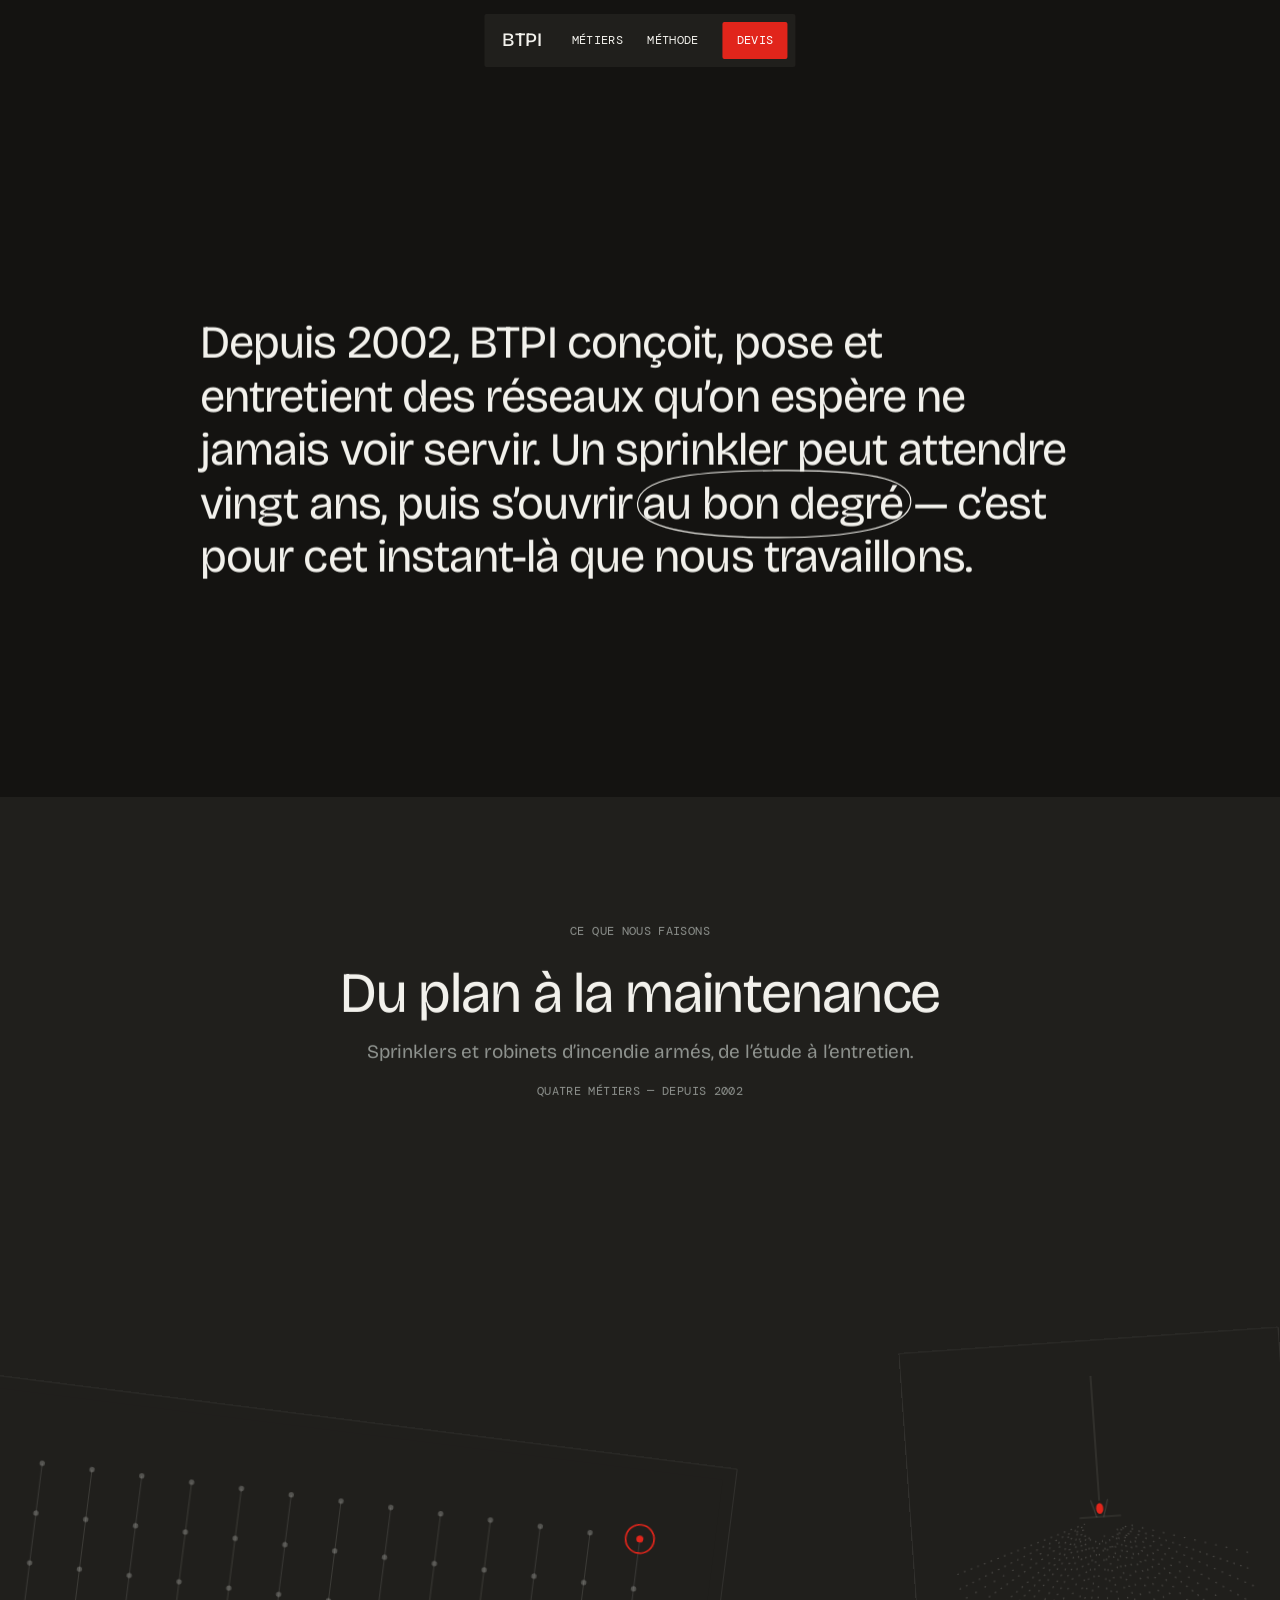
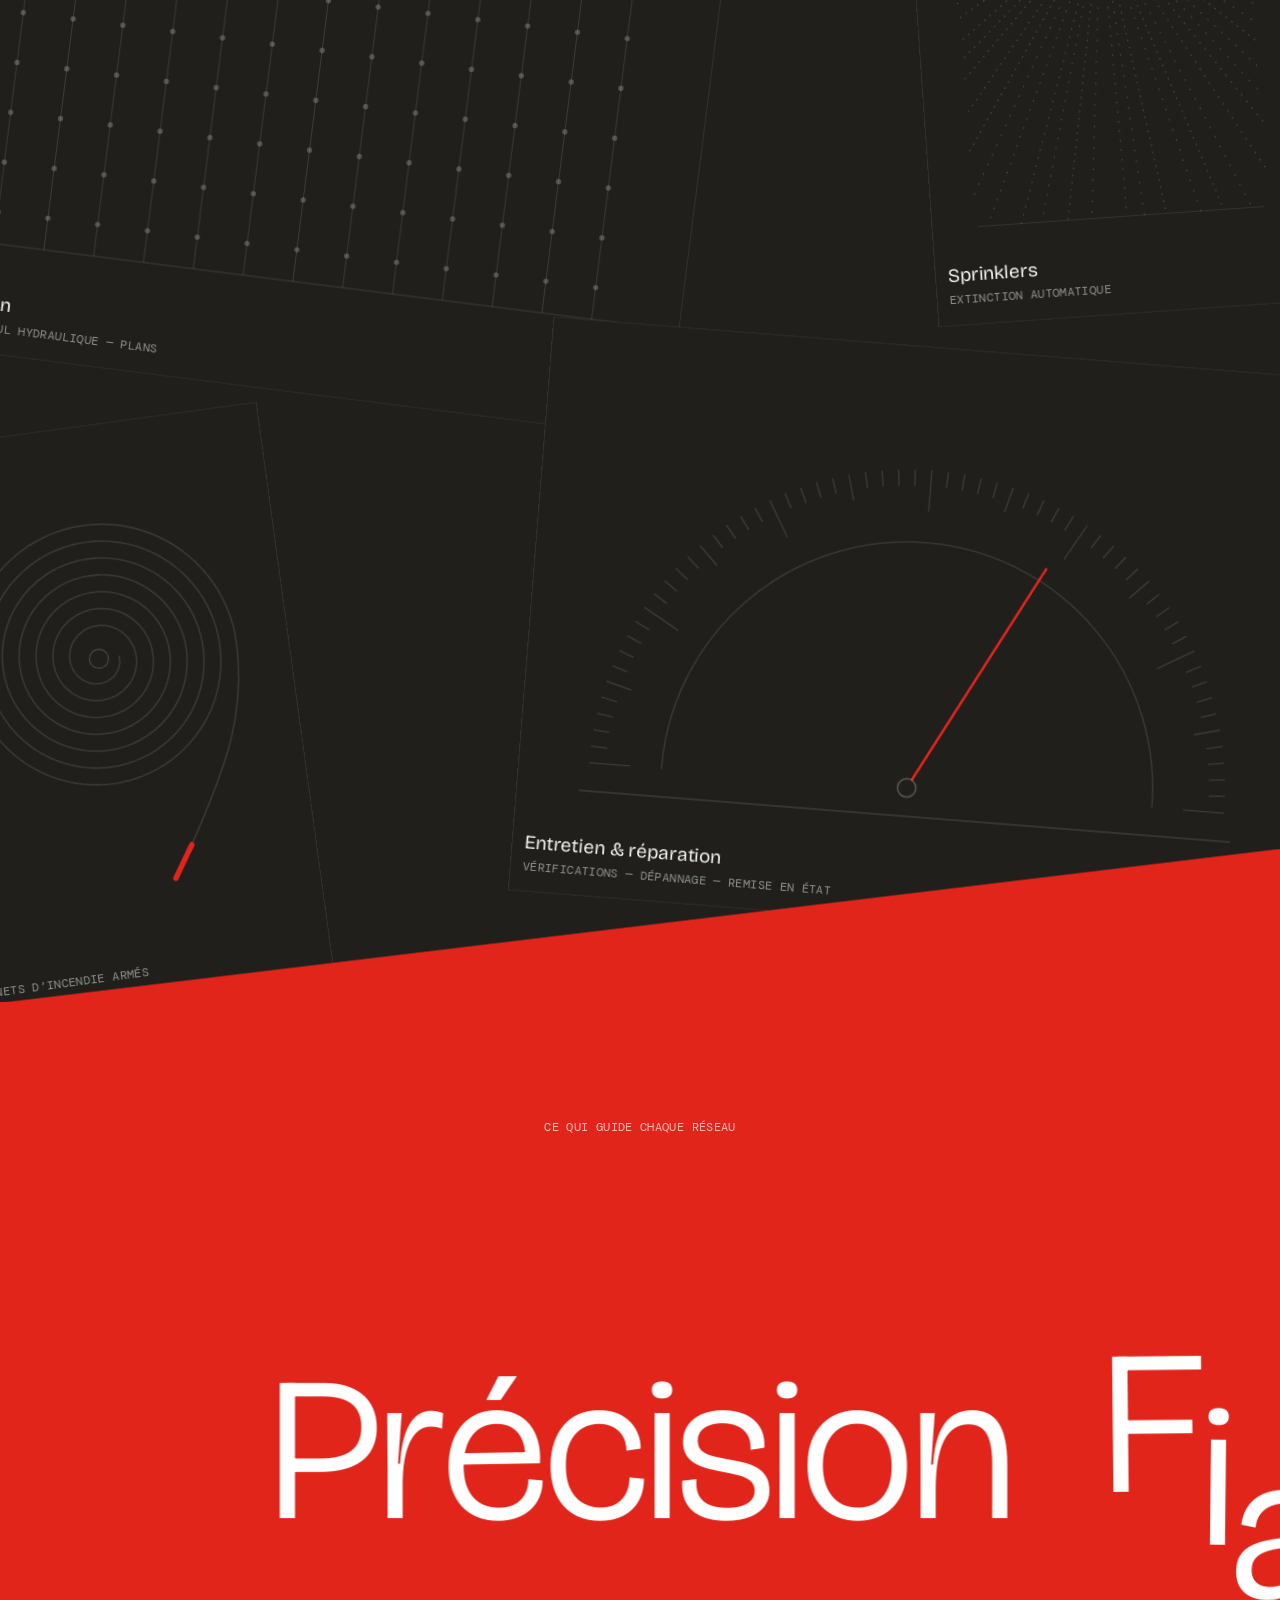
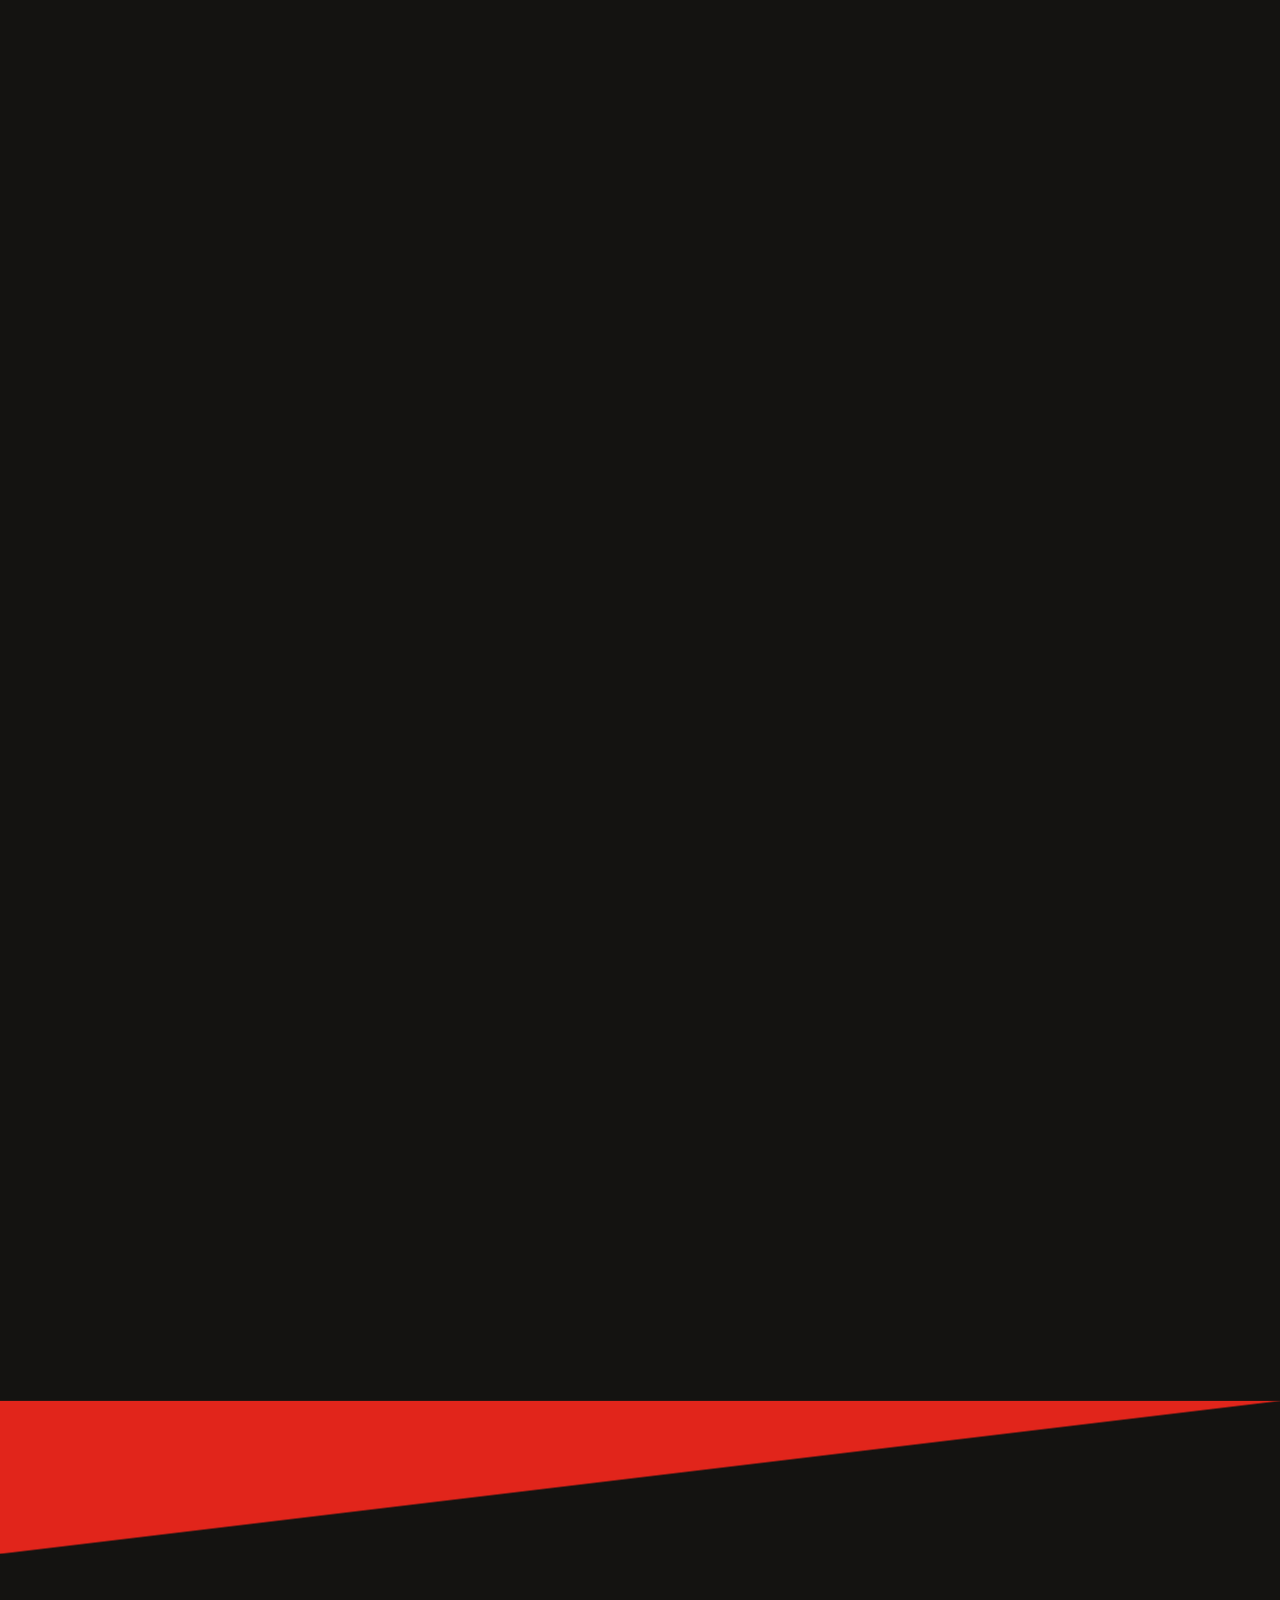
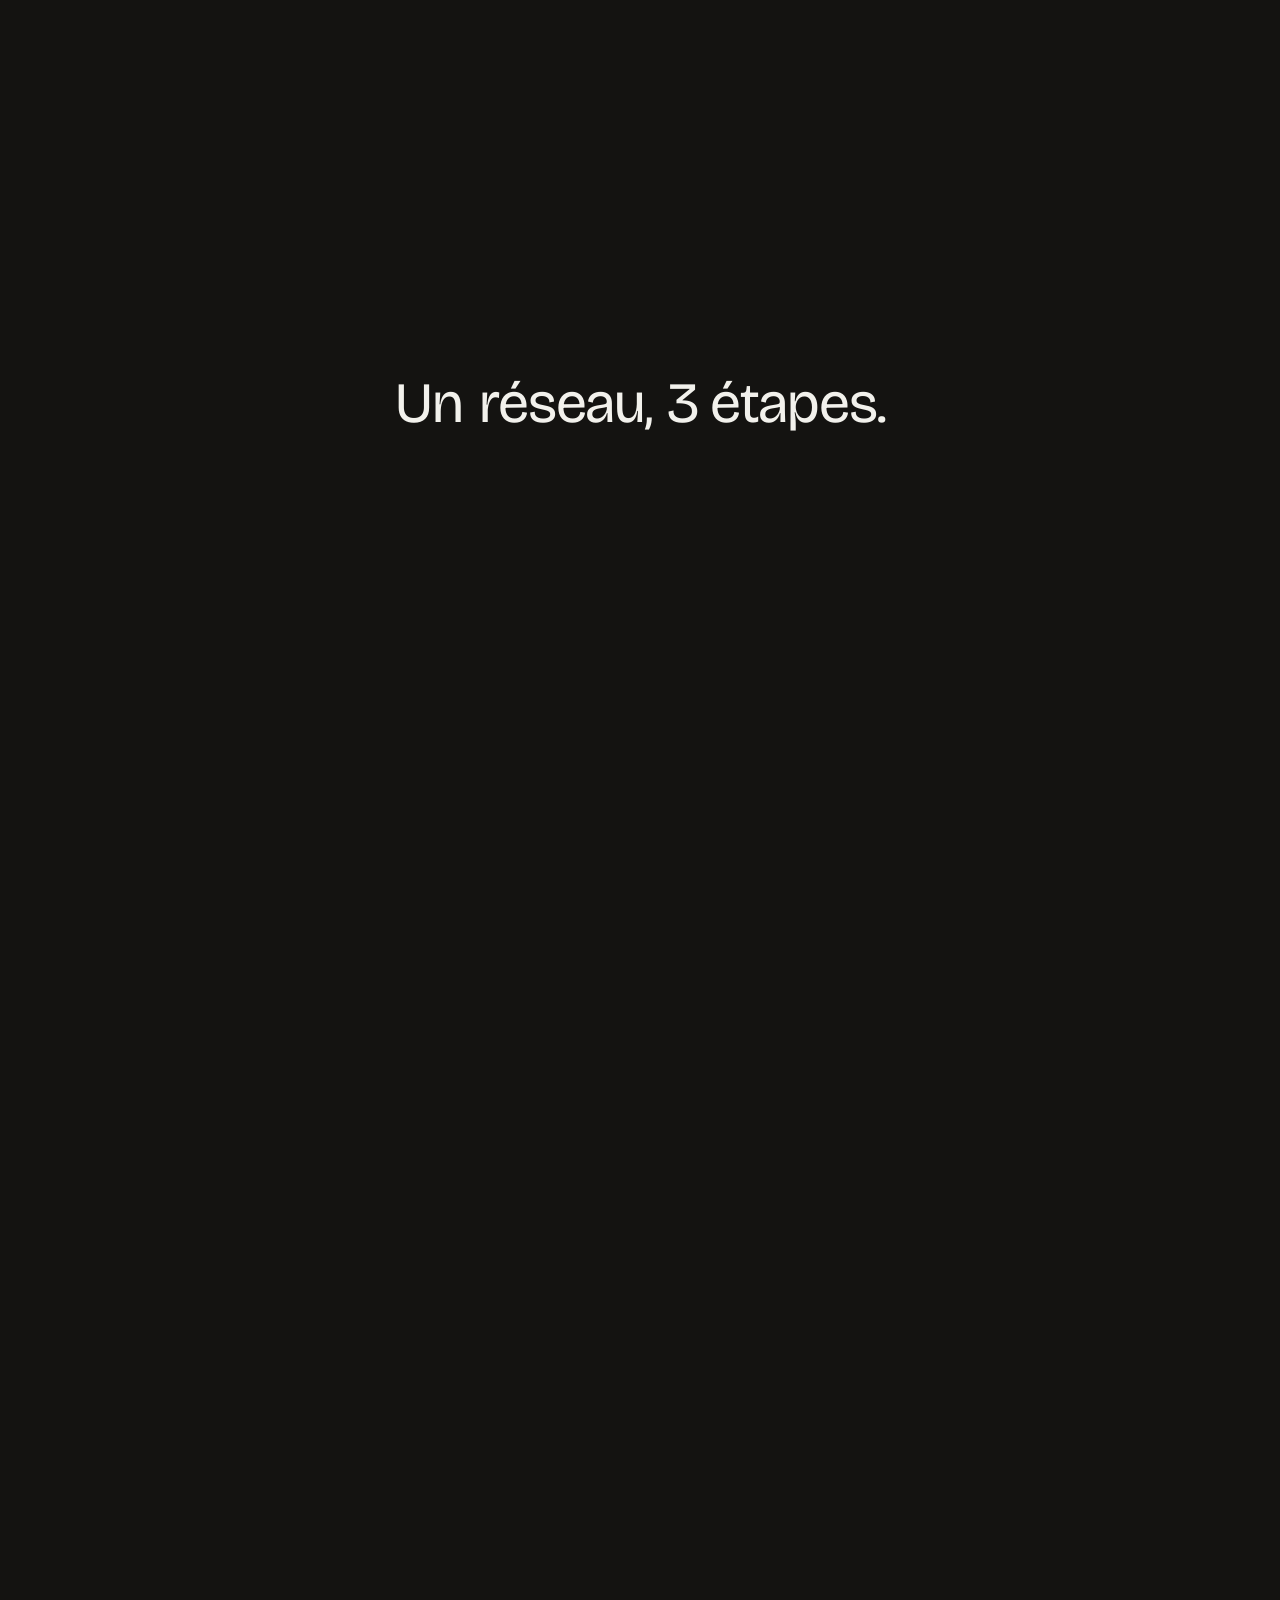
==== btpi/index.html @ b8794220 "Créer le site BTPI avec le template « Site Immersif » Site one-page animé pour BTPI (Bellicini Tuyau" ====
<!DOCTYPE html>
<html lang="fr" data-theme="dark">
<head>
  <meta charset="UTF-8">
  <meta name="viewport" content="width=device-width, initial-scale=1.0">
  <title>Template Site Immersif</title>
  <meta name="description" content="Site généré depuis le template Site Immersif.">
  <link rel="preconnect" href="https://fonts.googleapis.com">
  <link rel="preconnect" href="https://fonts.gstatic.com" crossorigin>
  <link href="https://fonts.googleapis.com/css2?family=Bricolage+Grotesque:opsz,wght@12..96,300;12..96,400;12..96,500&family=DM+Mono:wght@400;500&display=swap" rel="stylesheet">
  <link rel="stylesheet" href="styles.css">
</head>
<body>

  <!-- ══════════ PRELOADER ══════════ -->
  <div class="loader" id="loader" aria-hidden="true">
    <div class="loader-inner">
      <p class="loader-wordmark">Élise Aubert</p>
      <span class="loader-rule"><i id="loaderBar"></i></span>
    </div>
  </div>

  <!-- ══════════ CONTENU ══════════ -->
  <main class="smooth" id="smooth">

    <!-- ─── SCÈNE 1 · PASTEBOARD → ZOOM TEXTE → SÉRIE EN LUMIÈRE ─── -->
    <section class="scene s-hero" id="hero" data-pin="5">
      <div class="pin">

        <div class="floaters" aria-hidden="true">
          <figure class="fl" style="--x:-4%;  --y:13%; --w:196px" data-d="0.55"><img src="https://picsum.photos/id/823/360/480" alt=""></figure>
          <figure class="fl" style="--x:21%;   --y:3%; --w:142px" data-d="0.90"><img src="https://picsum.photos/id/978/280/360" alt=""></figure>
          <figure class="fl" style="--x:40%;  --y:-8%; --w:232px" data-d="0.40"><img src="https://picsum.photos/id/319/340/240" alt=""></figure>
          <figure class="fl" style="--x:63%;  --y:7%; --w:126px" data-d="0.75"><img src="https://picsum.photos/id/660/300/400" alt=""></figure>
          <figure class="fl" style="--x:85%;  --y:1%; --w:208px" data-d="1.00"><img src="https://picsum.photos/id/1062/280/220" alt=""></figure>
          <figure class="fl" style="--x:-2%;  --y:45%; --w:116px" data-d="0.50"><img src="https://picsum.photos/id/553/360/260" alt=""></figure>
          <figure class="fl" style="--x:94%;  --y:37%; --w:172px" data-d="0.70"><img src="https://picsum.photos/id/804/320/420" alt=""></figure>
          <figure class="fl" style="--x:13%;  --y:71%; --w:248px" data-d="0.35"><img src="https://picsum.photos/id/64/280/360" alt=""></figure>
          <figure class="fl" style="--x:44%;  --y:81%; --w:134px" data-d="0.85"><img src="https://picsum.photos/id/177/300/400" alt=""></figure>
          <figure class="fl" style="--x:73%;  --y:64%; --w:188px" data-d="0.60"><img src="https://picsum.photos/id/21/380/270" alt=""></figure>
        </div>

        <div class="hero-copy">
          <p class="hero-kicker mono" id="heroKicker">ÉLISE AUBERT — PHOTOGRAPHE, PARIS</p>
          <h1 class="hero-title">
            <span class="hero-line1" id="heroLine1">Des photographies honnêtes,</span>
            <span class="hero-line2" id="heroLine2">
              <span class="hl">pour des gens</span>
              <span class="grow" id="grow1"><img src="https://picsum.photos/id/375/1800/1200" alt="Silhouette dans un champ de fleurs au crépuscule"></span>
              <span class="hl">vrais.</span>
            </span>
          </h1>
        </div>

        <!-- calque plein écran : titre blanc sur l'image -->
        <div class="spot" id="spot" aria-hidden="true">
          <h2 class="spot-intro" id="spotIntro"><span>Portrait,</span> <span>mode,</span> <span>documentaire</span> <span>—</span> <span>à</span> <span>Paris.</span></h2>
        </div>

      </div>
    </section>

    <!-- ─── SCÈNE 2 · MANIFESTE (remplissage caractère par caractère) ─── -->
    <section class="scene s-fill" id="manifeste" data-pin="3.5">
      <div class="pin">
        <p class="fill-text" id="fillText">Élise Aubert photographie des gens vrais, dans des lumières trouvées. Elle cherche l'instant précis où l'on <span class="boxed" id="boxedPhrase">cesse de poser<svg class="box-svg" viewBox="0 0 100 100" preserveAspectRatio="none"><path id="boxPath" d="M50,6 C88,4 98,22 97,50 C96,82 76,96 49,95 C16,94 3,76 4,48 C5,18 20,7 50,6 Z"/></svg></span> — la seconde où le vrai visage revient.</p>
      </div>
    </section>

    <!-- ─── SCÈNE 3 · SÉLECTION (panneau blanc, masonry parallaxe) ─── -->
    <section class="collection" id="travaux">
      <header class="coll-head">
        <p class="mono ash">TRAVAUX CHOISIS</p>
        <h2 class="coll-title" id="collTitle">Commandes &amp; éditos</h2>
        <p class="coll-sub">Mode, presse et campagnes, photographiées comme des séries personnelles.</p>
        <p class="mono ash">HUIT PROJETS — 2019 → 2026</p>
      </header>

      <div id="collGrid"></div>
    </section>

    <!-- ─── 5 · DEVISE — train de mots-clés géants sur bande lime ─── -->
    <div class="band" id="temps">
      <div class="diag to-lime" aria-hidden="true"></div>
      <section class="scene s-motto" data-pin="4">
        <div class="pin motto-pin">
          <p class="motto-kicker mono" id="mottoKicker">CE QUI GUIDE CHAQUE IMAGE</p>
          <div class="motto-track" id="mottoTrack"></div>
          <p class="motto-hint mono" id="mottoHint"></p>
        </div>
      </section>
      <div class="diag from-lime" aria-hidden="true"></div>
    </div>

    <!-- ─── SCÈNE 5 · « UN PROJET, 3 ÉTAPES » → LE PROCESSUS IMMERSIF ─── -->
    <section class="scene s-night" id="explorer" data-pin="9">
      <div class="pin">

        <div class="night-line" id="nightLine">
          <span class="hl nw" id="nw1">Un</span>
          <span class="hl nw" id="nw2">projet,</span>
          <span class="grow" id="grow2"><img src="https://picsum.photos/id/431/1800/1200" alt="Un café pendant un brief"></span>
          <span class="hl nw" id="nw3">3 étapes.</span>
        </div>

        <!-- compteur monumental : le numéro d'étape défile comme un odomètre -->
        <div class="bignum" id="bigNum" aria-hidden="true"><span class="bignum-fixed">0</span><span class="bignum-roll"><span id="bigRoll"></span></span></div>

        <!-- contenu de l'étape, à gauche -->
        <div class="psteps" id="psteps"></div>

        <p class="steps-cta" id="stepsCta">
          <a href="#contact" data-nav id="stepsCtaLink">Réserver une séance →<svg class="cta-oval" viewBox="0 0 100 100" preserveAspectRatio="none" aria-hidden="true"><path id="ctaOval" d="M50,6 C88,4 98,22 97,50 C96,82 76,96 49,95 C16,94 3,76 4,48 C5,18 20,7 50,6 Z"/></svg></a>
        </p>

        <!-- rideau de lames : essuie le plein écran SANS jamais dézoomer -->
        <div class="wipe" id="nightWipe" aria-hidden="true"><span></span><span></span><span></span><span></span><span></span><span></span><span></span></div>

      </div>
    </section>

    <!-- ─── 8 · PREUVE SOCIALE — citation en rideau, guillemets géants ─── -->
    <section class="scene s-quote" id="temoignage" data-pin="3">
      <div class="pin">
        <div class="q-stack">
          <span class="q-glyph" aria-hidden="true">“</span>
          <blockquote class="q-block">
            <p class="q-text" id="quoteText"></p>
          </blockquote>
          <div class="q-sign">
            <span class="q-rule" aria-hidden="true"></span>
            <div class="q-sign-row" id="quoteAuthorWrap">
              <p class="q-name" id="quoteAuthor"></p>
              <p class="q-ctx mono ash" id="figKicker"></p>
              <p class="q-fig" id="bigFigure"><span class="fig-pre" id="figPre"></span><span class="fig-val" id="figVal">0</span><span class="fig-unit" id="figUnit"></span></p>
            </div>
          </div>
        </div>
      </div>
    </section>

    <!-- ─── SCÈNE 9 · OBJECTIONS — PHRASES + TRAÎNÉE D'IMAGES SOUS LA SOURIS ─── -->
    <section class="scene s-final" id="final" data-pin="2.6">
      <div class="pin">
        <p class="final-text">
          <span class="fs" id="fs1">Pas de décor.</span>
          <span class="fs" id="fs2">Pas de poses.</span>
          <span class="fs" id="fs3">Pas de filtres.</span><br>
          <span class="fs" id="fs4">Juste vous, <span class="pill" id="pillPhrase">en vrai.<svg class="pill-svg" viewBox="0 0 100 100" preserveAspectRatio="none"><path id="pillPath" d="M50,6 C88,4 98,22 97,50 C96,82 76,96 49,95 C16,94 3,76 4,48 C5,18 20,7 50,6 Z"/></svg></span></span>
        </p>

        <!-- réserve d'images pour la traînée sous la souris -->
        <div class="trail" id="trail" aria-hidden="true">
          <img src="https://picsum.photos/id/21/220/280"   style="--tw:150px" alt="">
          <img src="https://picsum.photos/id/64/240/300"   style="--tw:190px" alt="">
          <img src="https://picsum.photos/id/660/200/260"  style="--tw:120px" alt="">
          <img src="https://picsum.photos/id/835/230/280"  style="--tw:200px" alt="">
          <img src="https://picsum.photos/id/1057/280/340" style="--tw:96px"  alt="">
          <img src="https://picsum.photos/id/568/220/270"  style="--tw:170px" alt="">
          <img src="https://picsum.photos/id/824/210/260"  style="--tw:34px"  alt="">
          <img src="https://picsum.photos/id/177/230/290"  style="--tw:140px" alt="">
          <img src="https://picsum.photos/id/804/230/300"  style="--tw:200px" alt="">
          <img src="https://picsum.photos/id/1062/240/200" style="--tw:110px" alt="">
          <img src="https://picsum.photos/id/553/230/180"  style="--tw:28px"  alt="">
          <img src="https://picsum.photos/id/978/240/300"  style="--tw:160px" alt="">
          <img src="https://picsum.photos/id/853/280/340"  style="--tw:130px" alt="">
          <img src="https://picsum.photos/id/591/230/280"  style="--tw:180px" alt="">
          <img src="https://picsum.photos/id/655/220/270"  style="--tw:40px"  alt="">
          <img src="https://picsum.photos/id/575/240/290"  style="--tw:150px" alt="">
          <img src="https://picsum.photos/id/319/240/180"  style="--tw:120px" alt="">
          <img src="https://picsum.photos/id/823/240/310"  style="--tw:200px" alt="">
          <img src="https://picsum.photos/id/1011/230/290" style="--tw:100px" alt="">
          <img src="https://picsum.photos/id/838/240/290"  style="--tw:170px" alt="">
        </div>
      </div>
    </section>

    <!-- ─── FOOTER ─── -->
    <footer class="footer" id="contact">
      <p class="footer-kicker mono ash reveal">UN PROJET, UNE IMAGE EN TÊTE ?</p>
      <a class="footer-mail reveal" href="mailto:bonjour@eliseaubert.fr"><span class="footer-mail-text">bonjour@eliseaubert.fr</span></a>
      <p class="footer-reassurance mono ash reveal">RÉPONSE SOUS 24 H — DEVIS GRATUIT, SANS ENGAGEMENT</p>
      <h2 class="footer-name" id="footerName" aria-label="Élise Aubert">Élise Aubert</h2>
      <div class="footer-bottom">
        <p class="mono ash">© 2026 — PARIS, FRANCE</p>
        <p class="mono"><a href="https://www.instagram.com/elise.aubert" target="_blank" rel="noopener">INSTAGRAM ↗</a>&nbsp;&nbsp;&nbsp;<a href="https://www.behance.net/eliseaubert" target="_blank" rel="noopener">BEHANCE ↗</a></p>
        <p class="mono ash">FAITE AVEC DE LA LUMIÈRE</p>
      </div>
    </footer>

  </main>

  <!-- ══════════ CHROME FIXE — barre flottante en haut ══════════ -->

  <header class="dock" id="dock">
    <a class="dock-wordmark" href="#hero" data-nav>Élise Aubert</a>
    <nav class="dock-nav" aria-label="Navigation principale">
      <a class="dock-link mono" href="#travaux" data-nav>TRAVAUX</a>
      <a class="dock-link mono" href="#explorer" data-nav data-landing="0.8">SÉRIES</a>
    </nav>
    <a class="dock-cta mono" href="#contact" data-nav>RÉSERVER</a>
  </header>

  <script src="content.js"></script>
  <script src="app.js"></script>
</body>
</html>
---- btpi/styles.css ----
/* ═══════════════════════════════════════════════════════════
   TEMPLATE « SITE IMMERSIF » — feuille de style canonique
   NE PAS MODIFIER en dehors des tokens :root (thème + accent).
   Le thème se choisit par <html data-theme="dark"> (light par
   défaut) ; l'accent par --lime / --lime-ink.
   ═══════════════════════════════════════════════════════════ */

:root {
  /* ═══ THÈME LIGHT (défaut) — surcharge dark plus bas ═══ */
  --ink-rgb: 26, 25, 21;          /* composantes RGB du texte (pour les rgba) */
  --bone: #f4f3f0;                /* toile de fond */
  --ink: #1a1915;                 /* texte principal */
  --ash: #82868e;                 /* texte secondaire */
  --white: #ffffff;               /* surfaces élevées (header, panneau, tuiles) */

  /* ═══ ACCENT — les 2 seules variables à changer pour une autre couleur ═══ */
  --lime: #e1251b;                /* accent (bouton CTA, bande devise, éléments accent) */
  --lime-ink: #ffffff;            /* texte posé SUR l'accent */

  --ink-faint: rgba(var(--ink-rgb), 0.16);

  --sans: 'Bricolage Grotesque', ui-sans-serif, system-ui, sans-serif;
  --geo: var(--sans);
  --mono: 'DM Mono', ui-monospace, SFMono-Regular, Menlo, monospace;

  --t-heading: clamp(34px, 4.6vw, 57px);
  --radius: 2px;
  --gutter: clamp(20px, 4vw, 64px);

  --ease-out: cubic-bezier(0.19, 1, 0.22, 1);
  --ease-inout: cubic-bezier(0.77, 0, 0.175, 1);
}

/* ═══ THÈME DARK — activé par <html data-theme="dark"> ═══ */
html[data-theme="dark"] {
  --ink-rgb: 242, 241, 236;
  --bone: #141311;
  --ink: #f2f1ec;
  --ash: #8f938f;
  --white: #201f1c;
  --ink-faint: rgba(var(--ink-rgb), 0.16);
}

*, *::before, *::after { margin: 0; padding: 0; box-sizing: border-box; }
html { scroll-behavior: auto; }
body {
  background: var(--bone);
  color: var(--ink);
  font-family: var(--sans);
  font-weight: 400;
  font-size: 19px;
  letter-spacing: -0.007em;
  line-height: 1.3;
  overflow-x: hidden;
  -webkit-font-smoothing: antialiased;
}
img { display: block; max-width: 100%; border-radius: var(--radius); }
ul { list-style: none; }
a { color: inherit; text-decoration: none; }
h1, h2, h3 { font-weight: 400; }

.mono {
  font-family: var(--mono);
  font-size: 12px;
  letter-spacing: 0.03em;
  line-height: 1.4;
  text-transform: uppercase;
  font-weight: 400;
}
.ash { color: var(--ash); }

/* ═══════════ SMOOTH WRAPPER ═══════════ */
body.is-smooth .smooth {
  position: fixed;
  top: 0; left: 0;
  width: 100%;
  will-change: transform;
}

/* ═══════════ PRELOADER ═══════════ */
/* preloader : le nom + un trait qui se remplit. À la fin le voile
   s'efface et le nom REJOINT sa place dans le dock — la page ne se
   substitue pas au loader, elle en sort. */
.loader {
  position: fixed; inset: 0;
  z-index: 200;
  display: flex; align-items: center; justify-content: center;
}
.loader::before {
  content: ''; position: absolute; inset: 0;
  background: var(--bone);
  transition: opacity .75s var(--ease-inout);
}
.loader.done { pointer-events: none; }
.loader.done::before { opacity: 0; }
.loader-inner {
  position: relative;
  display: flex; flex-direction: column; align-items: center; gap: 20px;
}
.loader-wordmark {
  font-size: 23px; letter-spacing: -0.007em; font-weight: 500;
  transform-origin: center center;
  transition: transform .9s var(--ease-inout);
  will-change: transform;
}
/* posé : le nom du loader s'efface pendant que le dock se révèle, sur la
   MÊME durée et au même endroit — un fondu croisé, jamais une bascule
   sèche ni un instant sans nom à l'écran */
.loader-wordmark.landed { opacity: 0; transition: opacity .32s var(--ease-out); }
.loader-rule {
  display: block; width: 128px; height: 1px;
  background: var(--ink-faint); overflow: hidden;
  transition: opacity .3s var(--ease-out), transform .5s var(--ease-inout);
}
.loader.done .loader-rule { opacity: 0; transform: scaleX(0.4); }
.loader-rule i {
  display: block; width: 100%; height: 100%;
  background: var(--ink);
  transform: scaleX(0); transform-origin: left;
}
/* pendant le relais le dock est déjà à sa place, simplement invisible :
   il ne descend pas en même temps que le wordmark vole vers lui. */
body.handoff .dock {
  transform: translate(-50%, 0);
  opacity: 0;
  transition: none;
}

/* ═══════════ SCÈNES (pin émulé) ═══════════ */
.scene { position: relative; }
.scene .pin {
  height: 100vh;
  position: relative;
  overflow: hidden;
  will-change: transform;
}

/* ═══════════ RÉVÉLATIONS GÉNÉRIQUES ═══════════ */
.reveal {
  opacity: 0; transform: translateY(24px);
  transition: opacity 1s var(--ease-out), transform 1s var(--ease-out);
  transition-delay: calc(var(--i, 0) * 90ms);
}
.reveal.in-view { opacity: 1; transform: translateY(0); }

/* ═══════════ S1 · HERO ═══════════ */
.s-hero .pin { background: var(--bone); }

.floaters { position: absolute; inset: 0; z-index: 1; }
.fl {
  position: absolute;
  left: var(--x); top: var(--y);
  width: var(--w);
  overflow: hidden;
  border-radius: var(--radius);
  will-change: transform;
  clip-path: inset(100% 0 0 0);
  transition: clip-path 1.2s var(--ease-inout);
  transition-delay: calc(var(--fi, 0) * 90ms + .15s);
}
.fl img { width: 100%; height: auto; transform: scale(1.3); transition: transform 1.7s var(--ease-out); transition-delay: calc(var(--fi, 0) * 90ms + .15s); }
body.is-ready .fl { clip-path: inset(0 0 0 0); }
body.is-ready .fl img { transform: scale(1); }

.hero-copy {
  position: absolute; inset: 0;
  display: flex; flex-direction: column;
  align-items: center; justify-content: center;
  z-index: 2;
  text-align: center;
  pointer-events: none;
}
.hero-kicker { margin-bottom: 28px; will-change: opacity; }
.hero-title { font-size: var(--t-heading); letter-spacing: -0.02em; line-height: 1.12; font-weight: 400; }
.hero-line1 { display: block; will-change: opacity; }
.hero-line2 {
  display: flex; align-items: center; justify-content: center;
  white-space: nowrap;
}
.hero-line2 .hl { flex: 0 0 auto; }

/* image qui naît puis grandit dans le texte */
.grow {
  display: block; flex: 0 0 auto;
  overflow: hidden;
  border-radius: var(--radius);
  width: 0; height: 0;
  will-change: width, height;
  position: relative;
}
.grow img {
  position: absolute; top: 50%; left: 50%;
  transform: translate(-50%, -50%);
  width: 100vw; height: 100vh;
  object-fit: cover;
  border-radius: 0;
  max-width: none;
}

/* calque série en lumière */
.spot { position: absolute; inset: 0; z-index: 4; pointer-events: none; }
.spot-intro {
  position: absolute; top: 44%; left: 0;
  width: 100%;
  text-align: center;
  color: #ffffff;
  font-size: var(--t-heading); letter-spacing: -0.02em;
  white-space: nowrap;
}
.spot-intro span { display: inline-block; will-change: opacity, transform; opacity: 0; }
/* ═══════════ S2 · MANIFESTE ═══════════ */
.s-fill .pin {
  background: var(--bone);
  display: flex;
  align-items: center;
  justify-content: center;
}
.fill-text {
  width: min(880px, 74vw);
  font-size: clamp(28px, 3.6vw, 52px);
  letter-spacing: -0.02em; line-height: 1.16;
  text-align: left;
}
.fill-text .fc { color: var(--ink-faint); transition: color .25s linear; }
.fill-text .fc.on { color: var(--ink); }
.fill-text.greyed .fc { color: rgba(var(--ink-rgb), 0.34); transition: color .6s; }

.boxed { position: relative; white-space: nowrap; }
.box-svg { position: absolute; inset: -0.22em -0.35em; width: calc(100% + 0.7em); height: calc(100% + 0.44em); overflow: visible; }
.box-svg path {
  fill: none; stroke: var(--ink); stroke-width: 1.2;
  vector-effect: non-scaling-stroke;
}
.fill-text.greyed .box-svg path { stroke: var(--ink-faint); transition: stroke .6s; }

/* ═══════════ S3 · SÉLECTION ═══════════ */
.collection {
  position: relative;
  background: var(--white);
  padding: 14vh var(--gutter) 30vh;
  margin-top: -100vh; /* recouvre le manifeste grisé SUR PLACE, pendant son épinglage */
  z-index: 2;
  overflow: visible;
}
.coll-head { text-align: center; margin-bottom: 10vh; position: relative; z-index: 1; }
.coll-title { font-size: var(--t-heading); letter-spacing: -0.02em; margin: 16px 0 10px; }
.coll-sub { color: var(--ash); margin-bottom: 18px; }
.coll-grid {
  display: grid;
  grid-template-columns: repeat(4, 1fr);
  gap: clamp(14px, 1.8vw, 28px);
  align-items: start;
  position: relative; z-index: 2;
}
.col { display: grid; gap: clamp(44px, 5vw, 84px); will-change: transform; }
.col:nth-child(2) { margin-top: 14vh; }
.col:nth-child(3) { margin-top: 4vh; }
.col:nth-child(4) { margin-top: 9vh; }
.card { position: relative; }
.card-img { position: relative; overflow: hidden; border-radius: var(--radius); }
.card-img img { width: 100%; transition: transform .9s var(--ease-out); }
.card:hover .card-img img { transform: scale(1.045); }
.card figcaption { margin-top: 12px; font-size: 19px; letter-spacing: -0.007em; }
.card figcaption .mono { display: block; color: var(--ash); margin-top: 3px; }

/* carte vedette : voyage du centre du titre vers sa case */
#featuredCard { will-change: transform; position: relative; z-index: 3; }

/* ═══════════ S3bis · FEATURES BENTO ═══════════ */
/* VRAI bento : 4 tuiles de tailles CONTRASTÉES, jamais 4 cases égales
   (une grille régulière n'est pas un bento). 3 colonnes, 4 rangées :
   une grande, une haute, une haute, une grande — en diagonale.
   Toutes couvrent 2 rangées : aucune tuile écrasée en bandeau. */
.bento-grid {
  display: grid;
  grid-template-columns: repeat(3, 1fr);
  grid-auto-rows: minmax(230px, 31vh);
  gap: clamp(12px, 1.4vw, 20px);
  position: relative; z-index: 2;
}
.b-big  { grid-column: span 2; grid-row: span 2; }
.b-tall { grid-column: span 1; grid-row: span 2; }
.bento-grid .card {
  background: var(--white);
  border: 1px solid rgba(var(--ink-rgb), 0.08);
  border-radius: var(--radius);
  padding: 12px 12px 16px;
  display: flex; flex-direction: column;
  overflow: hidden;
}
.bento-grid .card-img { flex: 1; min-height: 0; }
.bento-grid .card-img img { width: 100%; height: 100%; object-fit: cover; }
.bento-grid figcaption { margin-top: 12px; }

/* ═══════════ S4 · BANDE LIME ═══════════ */
.band { position: relative; z-index: 3; margin-top: -20vh; }
.diag { height: 12vw; position: relative; margin: -1px 0; }
.to-lime   { background: linear-gradient(to bottom right, transparent 49.7%, var(--lime) 50.3%); }
.from-lime { background: linear-gradient(to bottom right, var(--lime) 49.7%, transparent 50.3%); }
/* ═══════════ 5 · DEVISE — train de mots-clés (scène épinglée) ═══════════ */
.s-motto .pin { background: var(--lime); overflow: hidden; }
.motto-kicker {
  position: absolute; top: 13vh; left: 50%;
  transform: translateX(-50%);
  color: var(--lime-ink); opacity: 0.7;
}
.motto-track {
  position: absolute; top: 50%; left: 0;
  display: flex; align-items: baseline;
  gap: 7vw;
  white-space: nowrap;
  will-change: transform;
}
.mw {
  font-family: var(--geo);
  font-weight: 300;
  font-size: clamp(96px, 16vw, 250px);
  letter-spacing: -0.02em; line-height: 1;
  color: var(--lime-ink);
  will-change: opacity;
}
.mw .sc { display: inline-block; will-change: transform; }
.motto-hint {
  position: absolute; bottom: 14vh; left: 50%;
  transform: translateX(-50%);
  color: var(--lime-ink);
  transition: opacity .25s;
  text-align: center;
  max-width: 80vw;
}
.motto-hint.swap { opacity: 0; }

/* ═══════════ S5 · NUIT + EXPLORER ═══════════ */
.s-night .pin { background: var(--bone); }
.night-line {
  position: absolute; inset: 0;
  display: flex; align-items: center; justify-content: center;
  white-space: nowrap;
  font-size: var(--t-heading); letter-spacing: -0.02em;
  z-index: 2;
}
.night-line .nw { will-change: opacity, transform; opacity: 0; }
.night-line .nw + .nw { margin-left: 0.28em; }
/* compteur monumental : le numéro d'étape, en filigrane, qui défile */
.bignum {
  position: absolute; right: var(--gutter); top: 50%;
  transform: translateY(-50%);
  display: flex; align-items: flex-start;
  font-size: min(44vh, 30vw);
  font-weight: 300; line-height: 1;
  letter-spacing: -0.05em;
  font-variant-numeric: tabular-nums;
  color: var(--ink-faint);
  z-index: 11; opacity: 0; pointer-events: none;
}
.bignum-roll { display: block; height: 1em; overflow: hidden; }
.bignum-roll > span { display: block; will-change: transform; }
.bignum-roll i { display: block; height: 1em; font-style: normal; letter-spacing: normal; padding-right: 0.06em; }
/* rideau de lames : couvre puis découvre, l'image ne recule jamais */
/* débord de 2 px sur les quatre côtés : le pin est translaté sur des
   valeurs fractionnaires, et un rideau calé à 0 laisse transparaître une
   ligne d'image sur les bords. */
.wipe { position: absolute; inset: -2px; z-index: 9; display: flex; pointer-events: none; overflow: hidden; }
.wipe span {
  flex: 1 1 0; position: relative; margin-right: -2px;
  min-width: 0;
  background: var(--bone);
  transform: scaleY(0); transform-origin: bottom;
  will-change: transform;
}
/* PAS d'arête dessinée sur les lames. Une lame rétractée sur un fond de
   même couleur ne doit RIEN laisser : un liseré ::before/::after y trace
   des traits parasites en travers de l'écran pendant le relais entre deux
   étapes (visibles en accent comme en neutre). La lame se lit à son
   remplissage quand elle passe sur l'image, pas à un filet. */
.wipe span:last-child { margin-right: 0; }
/* contenu de l'étape à gauche */
.psteps { position: absolute; left: var(--gutter); top: 50%; width: min(560px, 42vw); z-index: 12; }
.pstep {
  position: absolute; left: 0; top: 0;
  opacity: 0;
  will-change: opacity, transform;
}
.pstep-meta { display: block; margin-bottom: 14px; }
.pstep h3 {
  font-size: clamp(38px, 4.6vw, 64px);
  letter-spacing: -0.018em;
  margin-bottom: 16px;
}
.pstep p { font-size: 19px; line-height: 1.45; max-width: 26em; }

/* CTA de conversion en fin de processus */
.steps-cta {
  position: absolute; left: 50%; bottom: 8vh;
  transform: translateX(-50%);
  font-size: clamp(24px, 2.6vw, 34px);
  letter-spacing: -0.01em;
  color: var(--ink);
  opacity: 0;
  z-index: 12;
  will-change: opacity, transform;
}
.steps-cta a { position: relative; display: inline-block; padding: 0.28em 0.55em; }
.cta-oval {
  position: absolute; inset: 0;
  width: 100%; height: 100%;
  overflow: visible; pointer-events: none;
}
.cta-oval path { fill: none; stroke: var(--ink); stroke-width: 1.4; vector-effect: non-scaling-stroke; }

/* ═══════════ 9 · OBJECTIONS (FINALE) ═══════════ */
.s-final .pin {
  background: var(--bone);
  display: flex; align-items: center; justify-content: center;
}
.final-text {
  position: relative; z-index: 2;
  text-align: center;
  font-size: var(--t-heading); letter-spacing: -0.02em; line-height: 1.2;
  padding: 0 var(--gutter);
  max-width: min(940px, 74vw); margin: 0 auto;
}
.fs { color: var(--ink-faint); transition: color .5s; }
.fs.on { color: var(--ink); }
.pill { position: relative; white-space: nowrap; }
.pill-svg {
  position: absolute; inset: -0.2em -0.3em;
  width: calc(100% + 0.6em); height: calc(100% + 0.4em);
  overflow: visible;
}
.pill-svg path {
  fill: none; stroke: var(--ink); stroke-width: 1.3;
  vector-effect: non-scaling-stroke;
}
.trail {
  position: absolute; inset: 0;
  z-index: 3;
  overflow: hidden;
  pointer-events: none;
}
.trail img {
  position: absolute; top: 0; left: 0;
  width: var(--tw, 150px);
  max-width: none;
  opacity: 0;
  will-change: transform, opacity;
}

/* ═══════════ 8 · PREUVE SOCIALE (scène épinglée) ═══════════ */
.s-quote .pin {
  background: var(--bone);
  display: flex; align-items: center; justify-content: center;
}
/* témoignage : guillemet, parole, filet, signature — la grammaire d'un avis */
.q-stack { position: relative; z-index: 2; width: min(980px, 84vw); }
.q-glyph {
  display: block;
  font-size: clamp(88px, 8.5vw, 146px); line-height: 0.62;
  color: var(--ink-faint);
  margin-bottom: 6px;
  opacity: 0; will-change: opacity, transform;
}
.q-block { position: relative; }
.q-text {
  font-size: clamp(25px, 3vw, 46px);
  line-height: 1.28; letter-spacing: -0.018em;
  color: var(--ink);
  opacity: 0; will-change: opacity, transform;
}
.q-sign { margin-top: clamp(34px, 4.4vw, 58px); }
.q-rule {
  display: block; height: 1px; background: var(--ink-faint);
  transform: scaleX(0); transform-origin: left;
}
.q-sign-row {
  display: flex; align-items: baseline; gap: 20px;
  padding-top: 18px;
}
.q-name { font-size: 20px; font-weight: 500; opacity: 0; }
.q-ctx { flex: 1; opacity: 0; }
.q-fig {
  font-size: clamp(30px, 3.2vw, 46px);
  font-weight: 300; letter-spacing: -0.035em;
  font-variant-numeric: tabular-nums; white-space: nowrap;
  opacity: 0;
}
.q-fig .fig-pre { font-size: 0.58em; }
.q-fig .fig-unit { font-size: 0.46em; margin-left: 0.08em; }
/* pas de chiffre fourni : la signature se resserre, rien ne flotte */
.q-stack.no-fig .q-fig { display: none; }

.s-final .pin {
  background: var(--bone);
  display: flex; align-items: center; justify-content: center;
}
/* ═══════════ FOOTER ═══════════ */
.footer {
  position: relative; z-index: 2;
  background: var(--bone);
  padding: 16vh var(--gutter) 120px;
  text-align: center;
  overflow: hidden;
}
.footer-kicker { margin-bottom: 22px; }
.footer-mail {
  display: inline-block;
  font-size: var(--t-heading); letter-spacing: -0.02em;
  position: relative;
}
.footer-mail-text { position: relative; }
.footer-mail-text::after {
  content: '';
  position: absolute; left: 0; bottom: -4px;
  width: 100%; height: 1px; background: var(--ink);
  transform: scaleX(0); transform-origin: right;
  transition: transform .6s var(--ease-inout);
}
.footer-mail:hover .footer-mail-text::after { transform: scaleX(1); transform-origin: left; }
.footer-reassurance { margin-top: 18px; }
.footer-name {
  margin-top: 6vh;
  font-size: clamp(60px, 12vw, 240px);
  letter-spacing: -0.02em; line-height: 1.05;
  white-space: nowrap;
}
.footer-name .ch { display: inline-block; overflow: hidden; vertical-align: bottom; }
.footer-name .chi {
  display: inline-block;
  transform: translateY(108%);
  transition: transform 1.1s var(--ease-out);
  transition-delay: calc(var(--i, 0) * 30ms);
}
.footer-name.in-view .chi { transform: translateY(0); }
.footer-bottom {
  display: flex; justify-content: space-between; gap: 24px;
  margin-top: 8vh; padding-top: 19px;
  border-top: 1px solid var(--ink);
  text-align: left;
}

/* ═══════════ CHROME FIXE — barre flottante en haut ═══════════ */
.dock {
  position: fixed; top: 14px; left: 50%;
  transform: translate(-50%, -180%);
  background: var(--white);
  border-radius: var(--radius);
  display: flex; align-items: center;
  gap: 6px;
  padding: 8px 8px 8px 18px;
  z-index: 100;
  transition: transform .9s var(--ease-out) .15s, opacity .32s var(--ease-out);
}
body.is-ready .dock { transform: translate(-50%, 0); }
.dock-wordmark { font-size: 19px; letter-spacing: -0.01em; font-weight: 500; margin-right: 14px; }
.dock-nav { display: flex; gap: 4px; margin-right: 8px; }
.dock-link { padding: 9px 10px; position: relative; }
.dock-link::after {
  content: '';
  position: absolute; left: 10px; right: 10px; bottom: 5px;
  height: 1px; background: var(--ink);
  transform: scaleX(0); transform-origin: right;
  transition: transform .45s var(--ease-inout);
}
.dock-link:hover::after { transform: scaleX(1); transform-origin: left; }
.dock-cta {
  background: var(--lime);
  color: var(--lime-ink);
  padding: 10px 14px;
  border-radius: var(--radius);
  transition: filter .3s;
}
.dock-cta:hover { filter: brightness(0.96); }

body.is-ready body.is-scrolled @keyframes chev { 0%,100% { transform: translateY(-1px); } 50% { transform: translateY(2px); } }

/* ═══════════ MODE STATIQUE (tactile / réduit / étroit) ═══════════ */
body.static .scene { height: auto !important; }
body.static .scene .pin { height: auto; overflow: visible; }

body.static .s-hero .pin { min-height: 92vh; padding: 16vh 0 8vh; }
body.static .fl, body.static .fl img { clip-path: none; transform: none; transition: none; }
body.static .floaters { z-index: 0; }
body.static .hero-copy { position: relative; inset: auto; min-height: 56vh; z-index: 5; padding: 0 var(--gutter); }
body.static .grow { width: 1.6em; height: 1em; margin: 0 0.18em; }
body.static .grow img { width: 100%; height: 100%; position: static; transform: none; object-fit: cover; }
body.static .spot { position: relative; inset: auto; height: 92vh; pointer-events: auto; overflow: hidden; }
body.static .spot::before {
  content: ''; position: absolute; inset: 0;
  background: url('images/hero.jpg') center/cover;
}
body.static .spot-intro { top: 50%; transform: translateY(-50%); }
body.static .spot-intro span { opacity: 1; transform: none; }
body.static .callout { display: none; }

body.static .s-fill .pin { padding: 14vh 0; }
body.static .fill-text { width: auto; max-width: 800px; padding: 0 var(--gutter); }
body.static .fill-text .fc { color: var(--ink); }
body.static .collection { padding-bottom: 26vh; margin-top: 0; }
body.static .coll-grid { grid-template-columns: repeat(2, 1fr); }
body.static .bento-grid { grid-template-columns: 1fr 1fr; grid-auto-rows: minmax(240px, auto); }
body.static .b-big  { grid-column: span 2; grid-row: span 1; }
body.static .b-tall { grid-column: span 1; grid-row: span 1; }
body.static .col { margin-top: 0 !important; }

body.static .band { margin-top: 0; }

body.static .s-night .pin { padding: 0; }
body.static .night-line { position: relative; inset: auto; height: 46vh; }
body.static .night-line .nw { opacity: 1; }
/* les étapes s'empilent normalement : sans ça elles restent superposées
   et invisibles (elles sont absolues + opacity 0 pour la scène scrubée) */
body.static .psteps { position: static; width: auto; padding: 20px var(--gutter) 6vh; }
body.static .pstep {
  position: static; opacity: 1 !important; transform: none !important;
  padding: 24px 0; border-top: 1px solid var(--ink-faint);
}
body.static .steps-cta {
  position: static; opacity: 1 !important; transform: none !important;
  text-align: center; padding-bottom: 8vh;
}
body.static .disc-bgs, body.static .disc-shade, body.static .disc-thumbs, body.static .disc-card { display: none; }
body.static .disc-ui { position: relative; inset: auto; opacity: 1; }
body.static .disc-label { position: static; color: var(--ash); padding: 0 var(--gutter); font-family: var(--mono); font-size: 12px; text-transform: uppercase; }
body.static .disc-list { position: static; padding: 16px var(--gutter) 8vh; }
body.static .disc-list li {
  height: auto; padding: 20px 0;
  color: var(--ink); opacity: 1;
  border-top: 1px solid var(--ink);
  flex-direction: column; align-items: flex-start;
}
body.static .disc-desc { opacity: 1 !important; color: var(--ink); }

body.static .s-motto .pin { padding: 12vh var(--gutter); }
body.static .motto-kicker { position: static; transform: none; margin-bottom: 26px; }
body.static .motto-track { position: static; transform: none !important; flex-direction: column; align-items: flex-start; gap: 12px; white-space: normal; }
body.static .mw { opacity: 1 !important; font-size: clamp(56px, 13vw, 110px); }
body.static .mw .sc { transform: none !important; }
body.static .motto-hint { display: none; }
body.static .disc-cta { position: static; transform: none !important; opacity: 1 !important; color: var(--ink); margin: 4vh var(--gutter) 8vh; display: inline-block; }
body.static .disc-cta .cta-oval path { stroke: var(--ink); }
body.static .s-quote .pin { padding: 12vh var(--gutter); }
body.static .wipe, body.static .bignum { display: none; }
body.static .q-glyph, body.static .q-text, body.static .q-name,
body.static .q-ctx, body.static .q-fig { opacity: 1; }
body.static .q-rule { transform: scaleX(1); }
body.static .q-sign-row { flex-wrap: wrap; gap: 10px; }

body.static .s-final .pin { min-height: 60vh; padding: 14vh 0; }
body.static .fs { color: var(--ink); }
body.static .trail { display: none; }
body.static .footer-name .chi { transform: none; }

/* ═══════════ RESPONSIVE ÉTROIT ═══════════ */
@media (max-width: 900px) {
  :root {
    --gutter: 20px;
    --t-heading: clamp(27px, 6.6vw, 40px);
  }
  body { font-size: 17px; }

  /* ── barre de navigation : pleine largeur, ancrée en haut, pas une
     pilule flottante. Elle entre en glissant du haut, comme sur desktop. */
  .dock {
    top: 10px; left: 10px; right: 10px;
    width: auto; max-width: none;
    border-radius: var(--radius);
    transform: translateY(calc(-100% - 16px));
    justify-content: space-between;
    padding: 11px 12px 11px 16px;
    gap: 10px; white-space: nowrap;
    transition: transform .8s var(--ease-out) .1s, opacity .32s var(--ease-out);
  }
  body.is-ready .dock { transform: translateY(0); }
  body.handoff .dock { transform: translateY(0); opacity: 0; }
  .dock-wordmark { font-size: 17px; margin-right: 0; white-space: nowrap; }
  /* une seule ancre tient à côté du CTA sur un écran étroit */
  .dock-nav { display: flex; margin-right: 0; margin-left: auto; }
  .dock-nav .dock-link:first-child { display: none; }
  .dock-cta { padding: 9px 12px; font-size: 11px; white-space: nowrap; }
  .loader-rule { width: 96px; }

      body.is-scrolled 
  /* ── hero : le nuage reste DENSE et grand, il déborde des bords ; ce qui
     protège le titre, c'est le vide au centre, pas le nombre d'images.
     Les deux visuels de la bande centrale sont renvoyés en haut et en bas
     (leur `top` vient de --y en style inline, on surcharge `top`). */
  .hero-title { font-size: clamp(26px, 7vw, 40px); }
  .hero-kicker {
    font-size: 10px; line-height: 1.5; margin-bottom: 18px;
    white-space: normal; padding: 0 var(--gutter);
  }
  /* échelle bornée : sans plancher ni plafond, un 3:2 tombe à 70 px de
     large (un timbre) pendant qu'un 2:3 monte à 250 px. Le clamp resserre
     les extrêmes pour que les dix visuels pèsent le même poids visuel. */
  /* La largeur doit suivre celle de l'écran, pas rester en px fixes : le pas
     entre deux visuels d'une bande est de ~21 % de l'écran, donc en dessous
     de ~24 vw ils cessent de se toucher et la bande se troue (net à 768 px).
     Le plancher en vw garantit le recouvrement, le plafond évite qu'un 2:3
     ne fasse trois fois la hauteur des autres. */
  .fl { width: calc(var(--w) * 0.52); }
  /* les visuels débordent des DEUX bords. À gauche c'est gratuit (un `left`
     négatif n'allonge pas le document), à droite non : sans ce clip, le
     dernier visuel de chaque bande pousse scrollWidth au-delà de innerWidth
     et le mobile défile latéralement. On coupe au cadre, qui fait exactement
     la largeur de l'écran : le débord reste visible, le scroll disparaît. */
  .floaters { overflow: hidden; }
  /* placement explicite en DEUX BANDES : 0-30 % en haut, 70-100 % en bas.
     La bande centrale reste entièrement libre — c'est le vide qui rend le
     titre lisible, pas la suppression des visuels. Certains débordent
     volontairement des bords, comme sur la référence. */
  /* Deux bandes, centre libre pour le kicker + le titre.
     La bande HAUTE est ancrée par le BAS (`bottom`, `top:auto`) : ancrée
     par le haut, un visuel portrait descend dans la boîte du titre — la
     hauteur d'un .fl dépend du ratio de l'image, donc elle varie d'un
     site à l'autre. Ancrée par le bas, l'arête basse est garantie. */
  /* Chaque bande porte CINQ visuels, posés sur un pas régulier d'environ
     21 % : un qui déborde à gauche, trois dans le cadre, un qui déborde à
     droite. Les `left` d'une même bande ne doivent jamais laisser de trou
     de plus de ~25 % — c'est un trou au milieu d'une bande qui fait
     « images jetées au hasard », pas le chevauchement.
     L'amplitude verticale d'une bande reste dans 8 % : au-delà, les
     visuels s'égrènent en diagonale au lieu de faire bloc. */
  /* Les visuels gardent les positions --x/--y posées dans index.html : le
     hero fait exactement 100 vh, ces pourcentages retombent donc juste et
     le nuage s'éparpille tout autour du titre, comme sur desktop. La
     variété des largeurs vient de --w, qui change d'une position à
     l'autre — c'est elle qui empêche le nuage de se lire comme une grille,
     ne pas la remplacer par une largeur unique.
     Seuls trois visuels sont décalés, et VERTICALEMENT seulement : au
     début de la scène le moteur resserre le nuage vers le centre (pull de
     16 %), et sur un écran étroit ce resserrement pose 1, 6 et 7 en plein
     sur le titre. On les sort de sa bande sans toucher leur flanc, pour
     garder l'éparpillement gauche/droite. Décaler en `top` est sans risque :
     `measureFloaters()` lit la position de repos APRÈS le CSS. */
  .floaters .fl:nth-child(3) { top:  2%; }   /* x 40 % */
  .floaters .fl:nth-child(5) { top:  5%; }   /* x 85 % */
  .floaters .fl:nth-child(2) { top: 11%; }   /* x 21 % */
  .floaters .fl:nth-child(4) { top: 17%; }   /* x 63 % */
  .floaters .fl:nth-child(1) { top: 23%; }   /* x -4 % */
  .floaters .fl:nth-child(7)  { top: 59%; }  /* x 94 % */
  .floaters .fl:nth-child(10) { top: 63%; }  /* x 73 % */
  .floaters .fl:nth-child(6)  { top: 68%; }  /* x -2 % */
  .floaters .fl:nth-child(8)  { top: 73%; }  /* x 13 % */
  .floaters .fl:nth-child(9)  { top: 79%; }  /* x 44 % */
  /* le positionnement est en nowrap sur grand écran : il doit pouvoir
     revenir à la ligne ici, sinon il sort du cadre */
  .spot-intro {
    white-space: normal;
    font-size: clamp(23px, 6.2vw, 34px); line-height: 1.16;
    padding: 0 var(--gutter);
  }

  /* manifeste, sélection, devise */
  .fill-text { font-size: clamp(20px, 5.4vw, 28px); }
  .coll-title { font-size: clamp(27px, 7vw, 38px); }
  .coll-sub { font-size: 17px; }
  .coll-grid { grid-template-columns: 1fr 1fr !important; }
  .bento-grid { grid-template-columns: 1fr 1fr; }
  .card figcaption { font-size: 15px; }
  .mw { font-size: clamp(40px, 13vw, 68px); }

  /* processus */
  .pstep h3 { font-size: clamp(29px, 7.8vw, 42px); }
  .pstep p { font-size: 16px; }
  .steps-cta { font-size: clamp(21px, 5.8vw, 28px); }

  /* témoignage */
  .q-glyph { font-size: clamp(54px, 15vw, 88px); }
  .q-text { font-size: clamp(20px, 5.6vw, 30px); }
  .q-name { font-size: 17px; }
  .q-fig { font-size: clamp(26px, 7.4vw, 36px); }

  /* objections + footer */
  .final-text { max-width: none; }
  .footer-mail { font-size: clamp(26px, 8.4vw, 44px); }
  .footer-name { font-size: clamp(40px, 16vw, 78px); }
  .footer-bottom { flex-direction: column; gap: 10px; }

  /* ── RYTHME VERTICAL : les paddings du mode statique sont en vh et
     mangent 70 % d'un écran mobile. On les resserre section par section. */
  /* la copie du hero tient une hauteur d'écran : c'est elle qui donne au
     nuage la place de s'éparpiller AUTOUR du titre. À 44vh il ne restait
     que ~8vh sous le titre, donc les visuels du bas s'alignaient en une
     rangée collée au texte au lieu d'entourer la zone. */
  body.static .s-hero .pin { min-height: 88vh; padding: 10vh 0 6vh; }
  body.static .hero-copy { min-height: 64vh; }
  body.static .spot { height: 74vh; }
  body.static .s-fill .pin { padding: 9vh 0; }
  body.static .collection { padding-bottom: 12vh; }
  body.static .s-motto .pin { padding: 8vh var(--gutter); }
  body.static .s-quote .pin { padding: 9vh var(--gutter); }
  body.static .s-final .pin { min-height: 0; padding: 9vh 0; }
  body.static .psteps { padding: 14px var(--gutter) 4vh; }
  body.static .steps-cta { padding-bottom: 5vh; }
  body.static .night-line { height: 34vh; }
  /* la devise doit rester monumentale, c'est son rôle */
  body.static .mw { font-size: clamp(46px, 17vw, 92px) !important; }

  /* ══ SCÈNES ANIMÉES SUR MOBILE ══
     Le mode statique ne se déclenche plus que sur « prefers-reduced-motion » :
     les scènes scrubées tournent donc aussi sur téléphone, et trois mises en
     page pensées pour un grand écran doivent y être reprises. Les règles
     `body.static` plus haut ne suffisent pas — elles ne s'appliquent plus. */

  /* Processus : le texte de l'étape et le compteur géant sont CÔTE À CÔTE sur
     desktop (texte à gauche sur 42vw, chiffre à droite). À 375 px ça donne
     deux colonnes de 150 px illisibles — on les EMPILE, chiffre au-dessus,
     texte en dessous, chacun sur toute la largeur. */
  .psteps {
    left: var(--gutter); right: var(--gutter);
    width: auto; top: 40%;
  }
  .pstep h3 { font-size: clamp(32px, 9vw, 46px); }
  .pstep p { font-size: 17px; max-width: none; }
  .bignum {
    top: 11vh; bottom: auto; transform: none;
    font-size: min(30vh, 46vw);
  }

  /* CTA du processus : il est posé en `left: 50%`, donc sa largeur utile
     n'est que la moitié droite de l'écran et « Réserver une séance → » passe
     à la ligne. On lui rend toute la largeur et on interdit la coupure. */
  .steps-cta {
    /* NE PAS toucher à `left` ni à `transform` : app.js repose en inline un
       `translate(-50%, …)` pour l'entrée du CTA, il écrase tout `transform`
       posé en CSS. L'élément DOIT donc rester en `left: 50%`. Le vrai
       problème est ailleurs : sans largeur, un absolu posé à 50 % ne
       dispose que de la moitié droite de l'écran, et le libellé passe à la
       ligne. On lui donne sa largeur naturelle, bornée à l'écran. */
    width: max-content;
    max-width: calc(100% - 2 * var(--gutter));
    font-size: clamp(17px, 5.2vw, 26px);
  }
  .steps-cta a { white-space: nowrap; }

  /* Témoignage : nom / contexte / chiffre sont une rangée flex de trois
     colonnes. À cette largeur le contexte se réduit à une colonne de mots
     coupés — on empile, en gardant l'ordre parole → signature → chiffre. */
  .q-sign-row {
    flex-direction: column; align-items: flex-start;
    gap: 10px; padding-top: 16px;
  }
  .q-ctx { flex: none; }
}

@media (max-width: 480px) {
  :root { --gutter: 18px; }
  /* 8 projets en une seule colonne font cinq écrans de haut : on reste
     sur deux colonnes, quitte à réduire les légendes. */
  .coll-grid { grid-template-columns: 1fr 1fr !important; }
  .bento-grid { grid-template-columns: 1fr; }
  /* sur une seule colonne, le `span 2` des tuiles « big » créait une colonne
     implicite et écrasait les tuiles « tall » dans une bande de ~26 px :
     chaque tuile reprend toute la largeur ; les « big » (paysage) sur une
     rangée, les « tall » (portrait) gardent leurs deux rangées. */
  .bento-grid .b-big  { grid-column: auto; grid-row: span 1; }
  .bento-grid .b-tall { grid-column: auto; }
  .card figcaption { font-size: 13px; }

  .dock-nav { display: none; }   /* sous 480 px, wordmark + CTA seulement */

  /* À 320-480 px le titre du hero occupe presque toute la largeur : deux
     visuels du nuage viennent mordre dessus. On les écarte de sa bande. */
  .floaters .fl:nth-child(1) { top: 12%; }
  .floaters .fl:nth-child(7) { top: 66%; }
}

/* ═══════════ REDUCED MOTION ═══════════ */
@media (prefers-reduced-motion: reduce) {
  *, *::before, *::after {
    transition-duration: 0.01ms !important;
    animation-duration: 0.01ms !important;
    animation-iteration-count: 1 !important;
  }
}
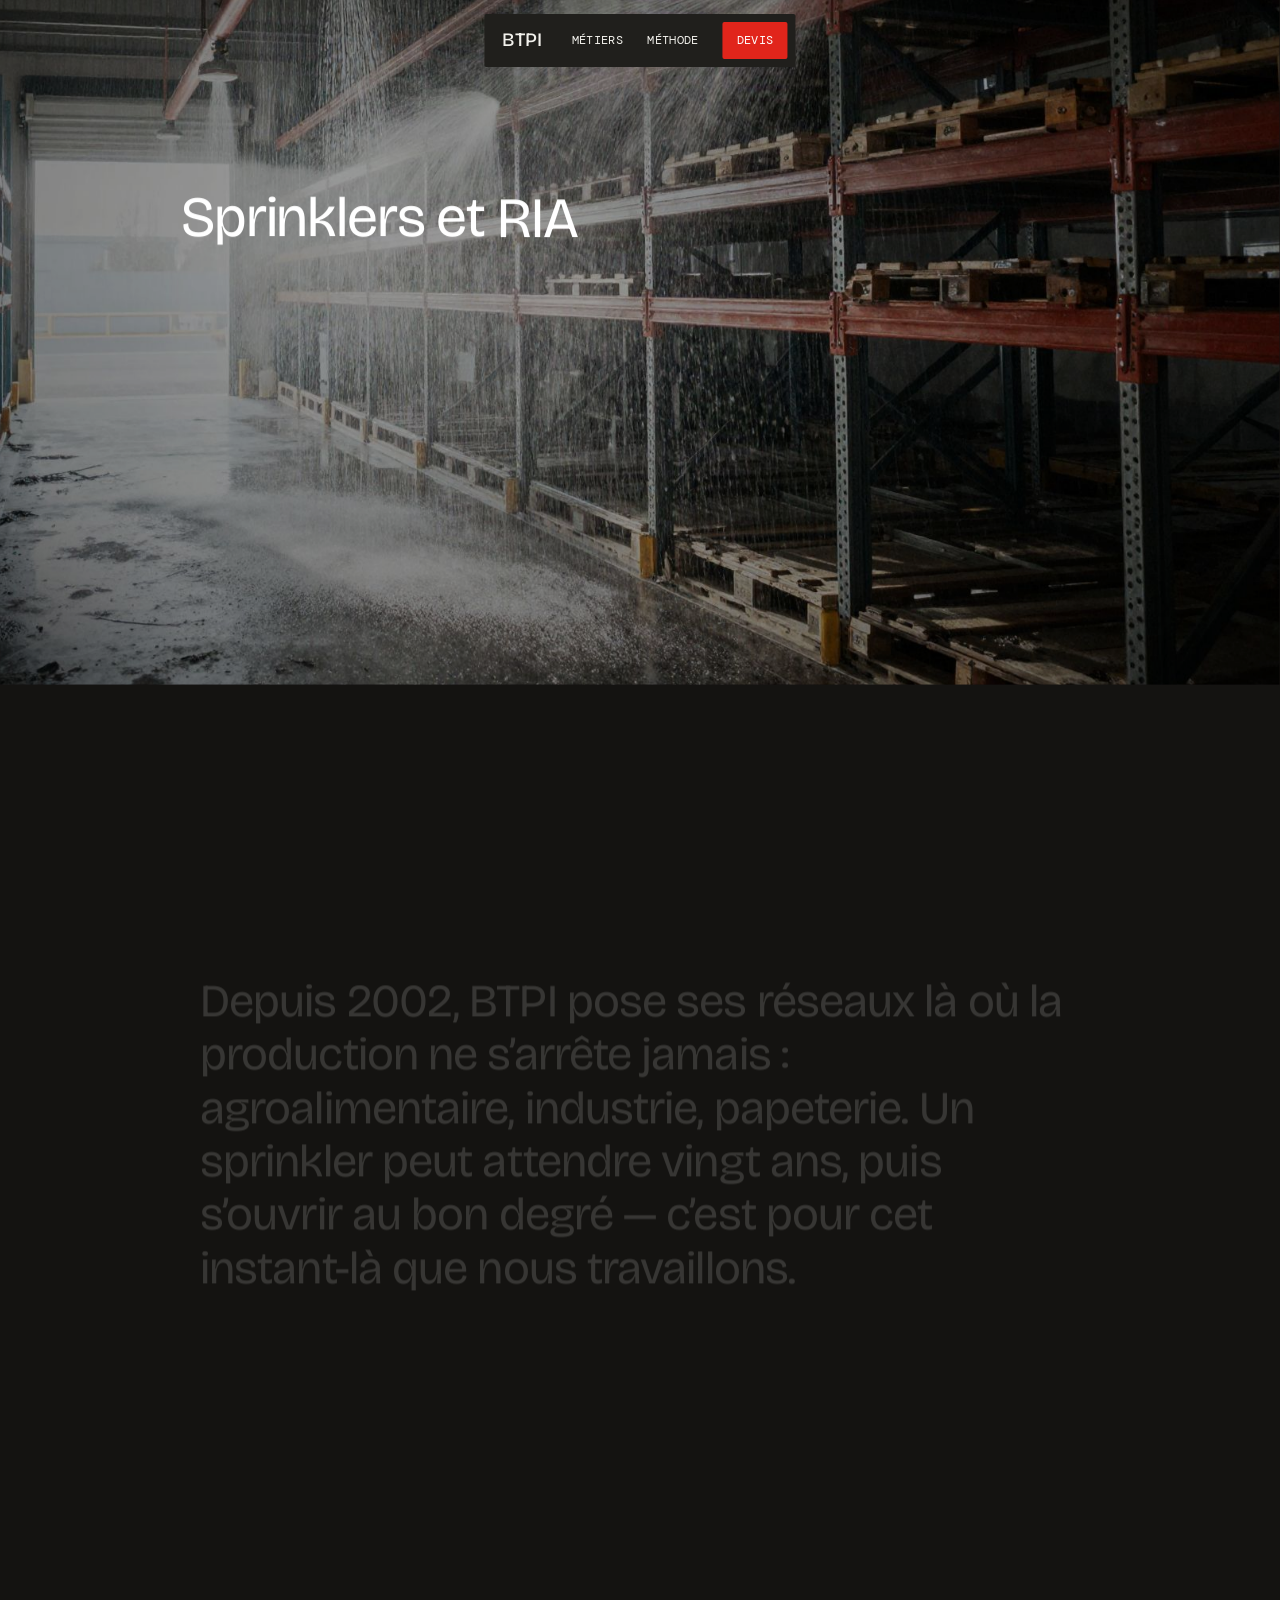
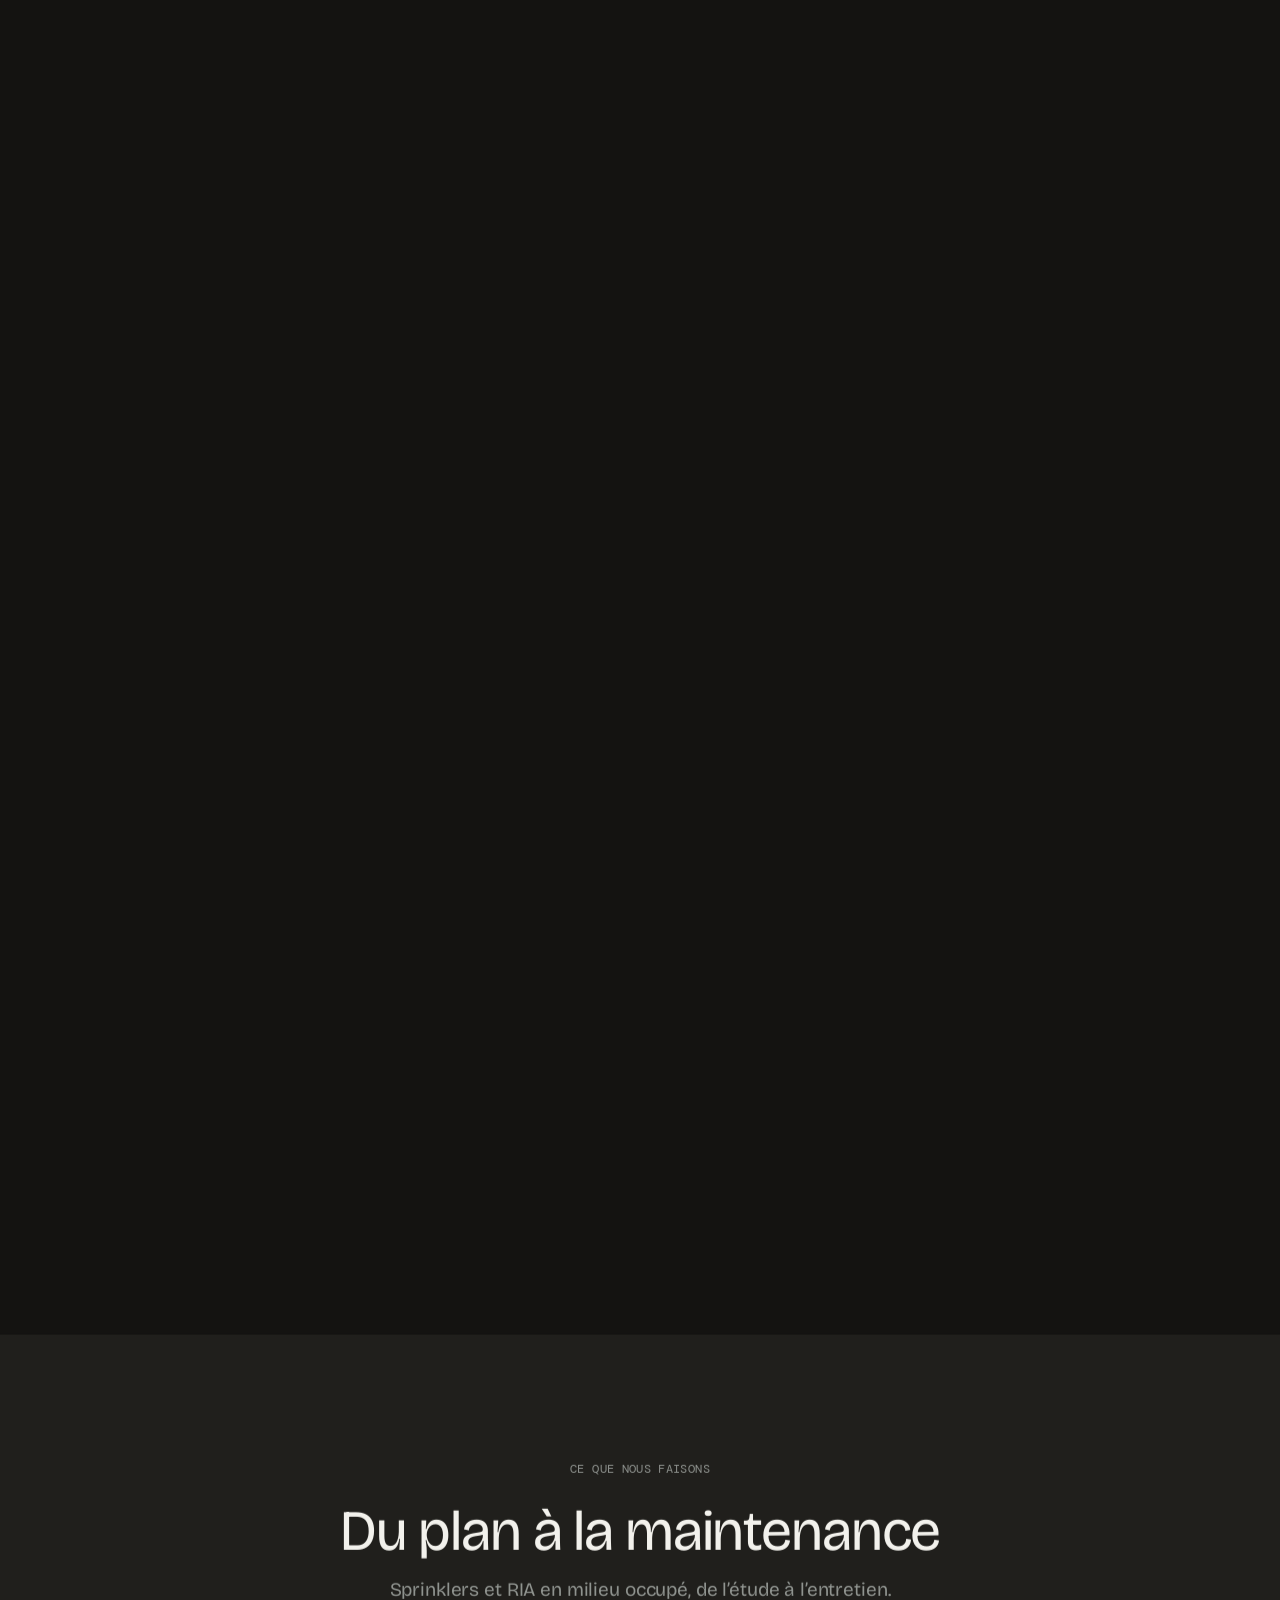
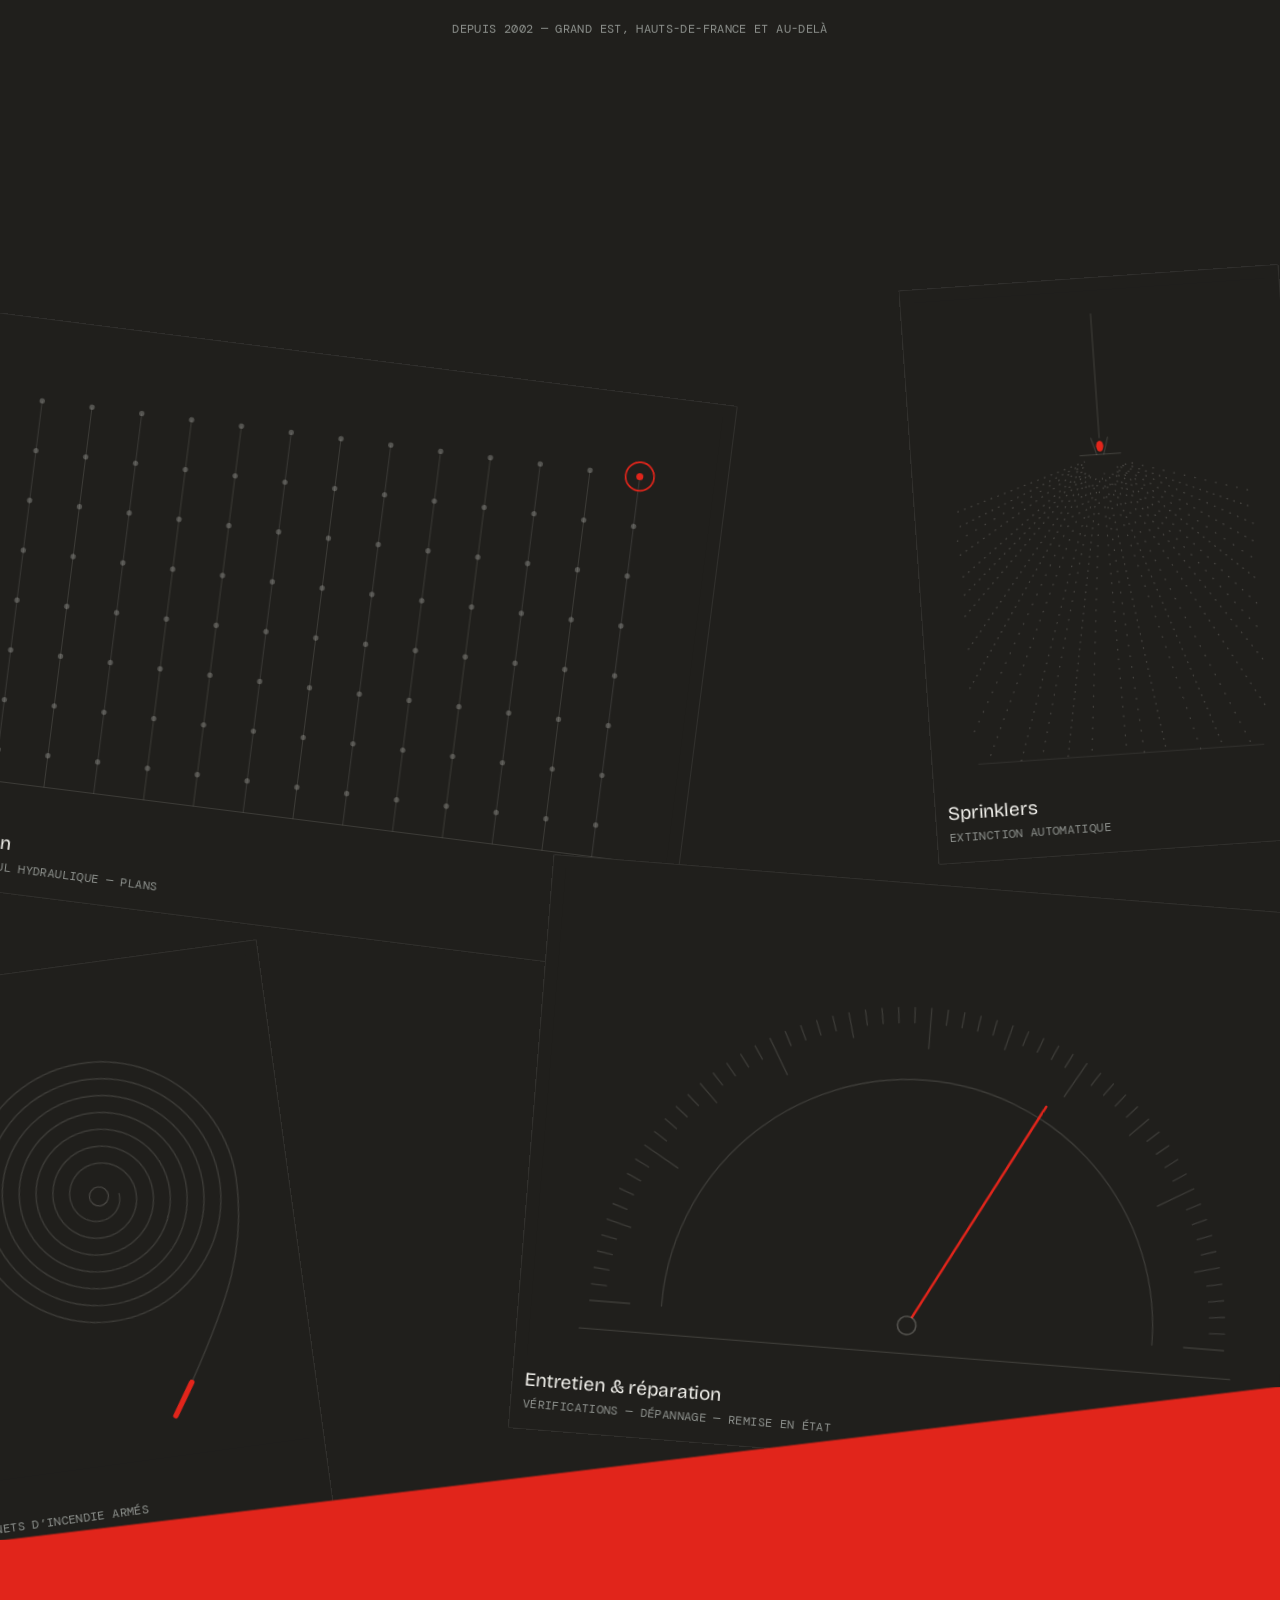
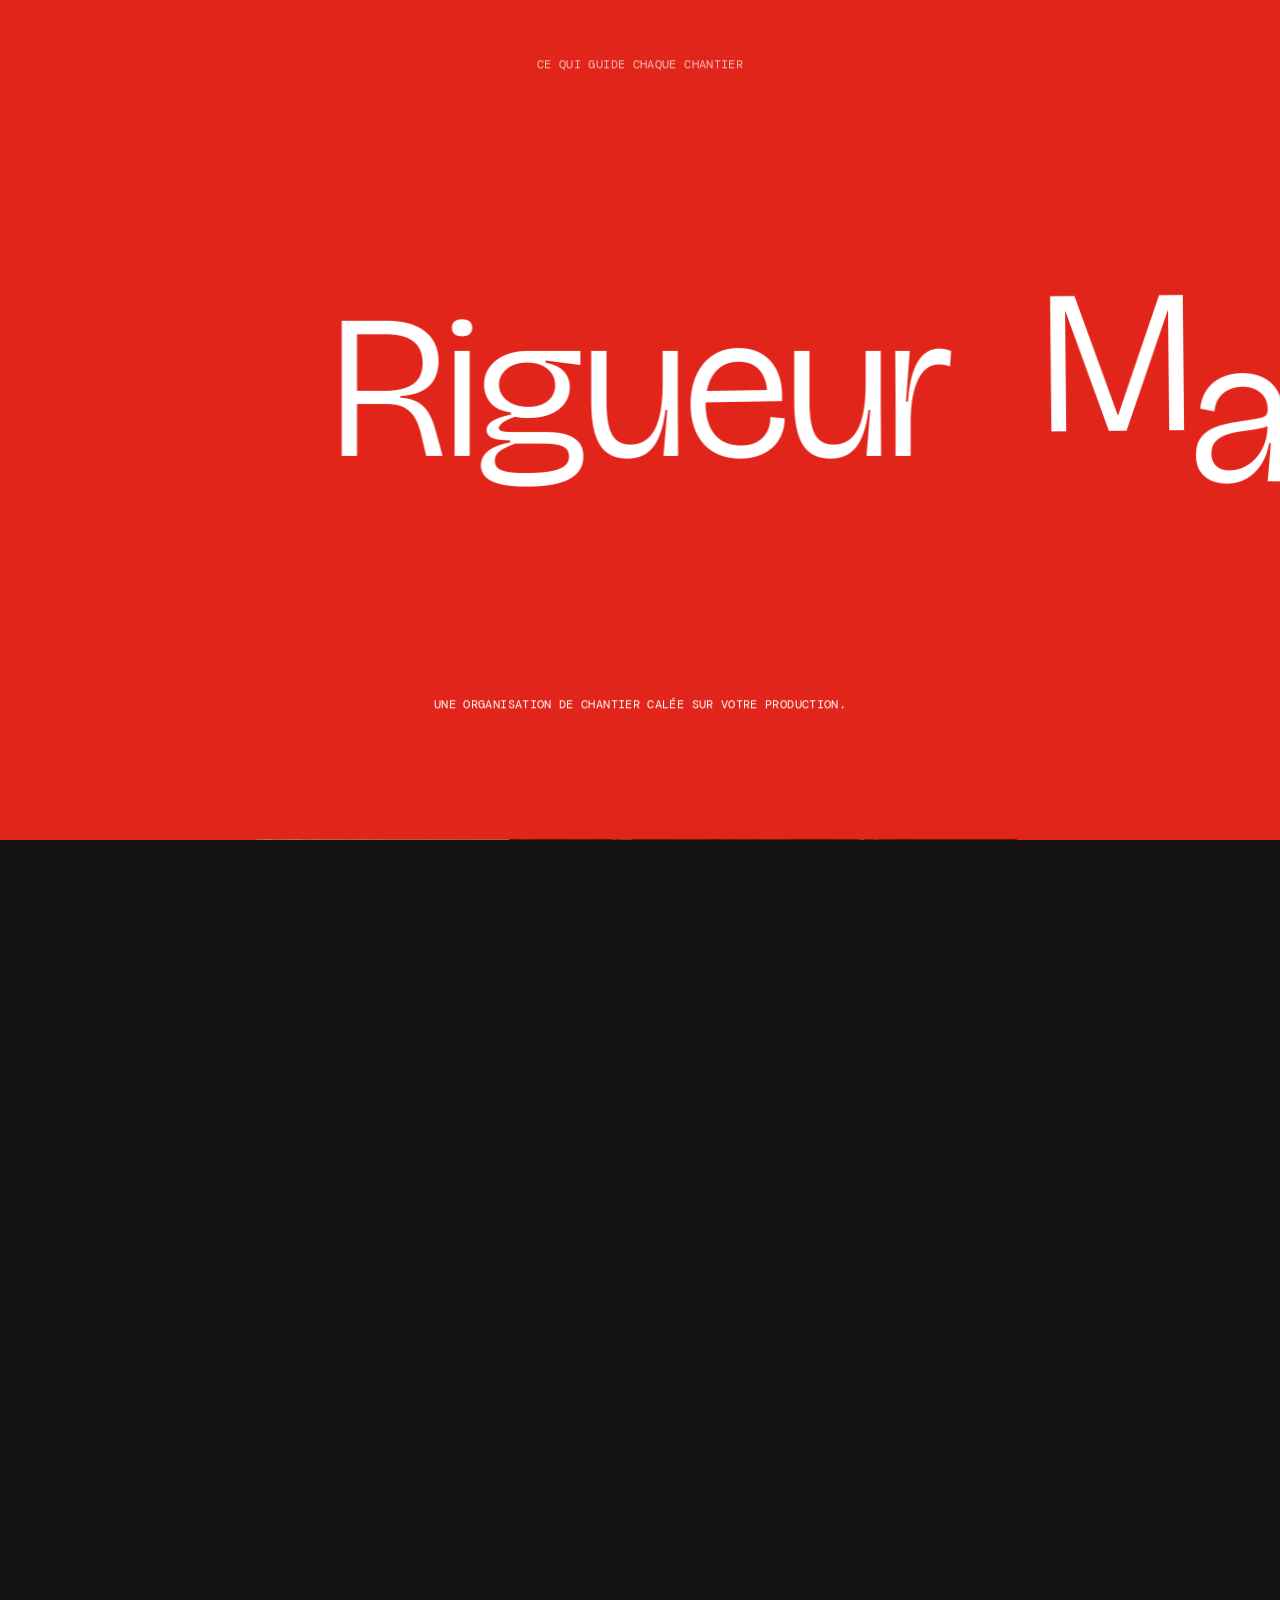
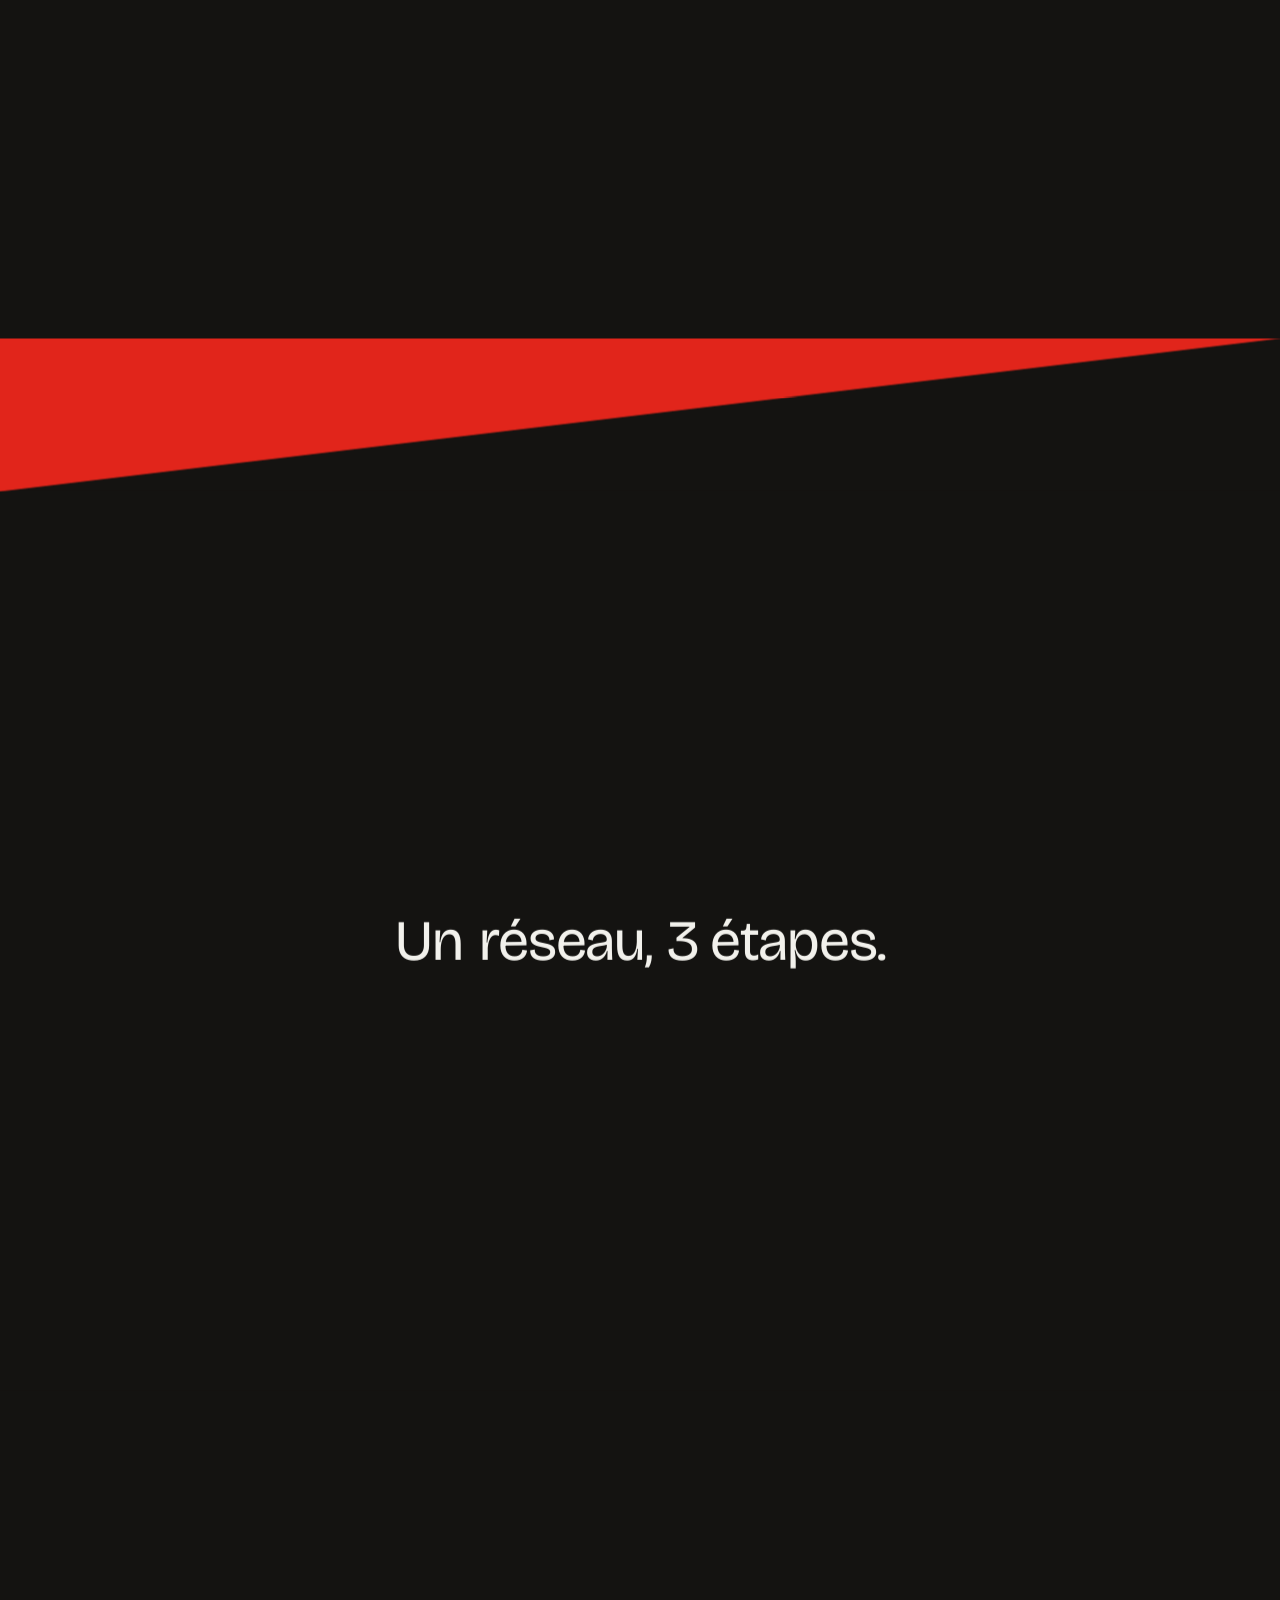
==== commit 0cccefe1: "Intégrer la réponse du client et finaliser le site pour la mise en ligne Contenu (content.js), d'apr" ====
--- a/btpi/index.html
+++ b/btpi/index.html
@@ -3,11 +3,27 @@
 <head>
   <meta charset="UTF-8">
   <meta name="viewport" content="width=device-width, initial-scale=1.0">
-  <title>Template Site Immersif</title>
-  <meta name="description" content="Site généré depuis le template Site Immersif.">
-  <link rel="preconnect" href="https://fonts.googleapis.com">
-  <link rel="preconnect" href="https://fonts.gstatic.com" crossorigin>
-  <link href="https://fonts.googleapis.com/css2?family=Bricolage+Grotesque:opsz,wght@12..96,300;12..96,400;12..96,500&family=DM+Mono:wght@400;500&display=swap" rel="stylesheet">
+  <title>BTPI — Sprinklers &amp; RIA en sites industriels</title>
+  <meta name="description" content="BTPI conçoit, installe et entretient des réseaux sprinklers et des RIA en sites industriels en activité, notamment dans l’agroalimentaire. Grand Est, Hauts-de-France et au-delà, depuis 2002.">
+  <link rel="canonical" href="https://btpispk.fr/">
+  <meta name="theme-color" content="#141311">
+  <!-- aperçu quand on partage le lien (LinkedIn, WhatsApp, Facebook…) -->
+  <meta property="og:type" content="website">
+  <meta property="og:site_name" content="BTPI">
+  <meta property="og:locale" content="fr_FR">
+  <meta property="og:url" content="https://btpispk.fr/">
+  <meta property="og:title" content="BTPI — Sprinklers &amp; RIA en sites industriels">
+  <meta property="og:description" content="Conception, pose et entretien de réseaux sprinklers et RIA en sites industriels en activité, depuis 2002.">
+  <meta property="og:image" content="https://btpispk.fr/images/og-image.jpg">
+  <meta property="og:image:width" content="1200">
+  <meta property="og:image:height" content="630">
+  <meta name="twitter:card" content="summary_large_image">
+  <!-- icônes d'onglet et d'écran d'accueil -->
+  <link rel="icon" href="favicon.svg" type="image/svg+xml">
+  <link rel="icon" href="favicon-32.png" sizes="32x32" type="image/png">
+  <link rel="apple-touch-icon" href="apple-touch-icon.png">
+  <!-- polices hébergées sur le site (RGPD : aucun appel à Google) -->
+  <link rel="stylesheet" href="fonts/fonts.css">
   <link rel="stylesheet" href="styles.css">
 </head>
 <body>
@@ -15,7 +31,7 @@
   <!-- ══════════ PRELOADER ══════════ -->
   <div class="loader" id="loader" aria-hidden="true">
     <div class="loader-inner">
-      <p class="loader-wordmark">Élise Aubert</p>
+      <p class="loader-wordmark">BTPI</p>
       <span class="loader-rule"><i id="loaderBar"></i></span>
     </div>
   </div>
@@ -28,16 +44,16 @@
       <div class="pin">
 
         <div class="floaters" aria-hidden="true">
-          <figure class="fl" style="--x:-4%;  --y:13%; --w:196px" data-d="0.55"><img src="https://picsum.photos/id/823/360/480" alt=""></figure>
-          <figure class="fl" style="--x:21%;   --y:3%; --w:142px" data-d="0.90"><img src="https://picsum.photos/id/978/280/360" alt=""></figure>
-          <figure class="fl" style="--x:40%;  --y:-8%; --w:232px" data-d="0.40"><img src="https://picsum.photos/id/319/340/240" alt=""></figure>
-          <figure class="fl" style="--x:63%;  --y:7%; --w:126px" data-d="0.75"><img src="https://picsum.photos/id/660/300/400" alt=""></figure>
-          <figure class="fl" style="--x:85%;  --y:1%; --w:208px" data-d="1.00"><img src="https://picsum.photos/id/1062/280/220" alt=""></figure>
-          <figure class="fl" style="--x:-2%;  --y:45%; --w:116px" data-d="0.50"><img src="https://picsum.photos/id/553/360/260" alt=""></figure>
-          <figure class="fl" style="--x:94%;  --y:37%; --w:172px" data-d="0.70"><img src="https://picsum.photos/id/804/320/420" alt=""></figure>
-          <figure class="fl" style="--x:13%;  --y:71%; --w:248px" data-d="0.35"><img src="https://picsum.photos/id/64/280/360" alt=""></figure>
-          <figure class="fl" style="--x:44%;  --y:81%; --w:134px" data-d="0.85"><img src="https://picsum.photos/id/177/300/400" alt=""></figure>
-          <figure class="fl" style="--x:73%;  --y:64%; --w:188px" data-d="0.60"><img src="https://picsum.photos/id/21/380/270" alt=""></figure>
+          <figure class="fl" style="--x:-4%;  --y:13%; --w:196px" data-d="0.55"><img alt=""></figure>
+          <figure class="fl" style="--x:21%;   --y:3%; --w:142px" data-d="0.90"><img alt=""></figure>
+          <figure class="fl" style="--x:40%;  --y:-8%; --w:232px" data-d="0.40"><img alt=""></figure>
+          <figure class="fl" style="--x:63%;  --y:7%; --w:126px" data-d="0.75"><img alt=""></figure>
+          <figure class="fl" style="--x:85%;  --y:1%; --w:208px" data-d="1.00"><img alt=""></figure>
+          <figure class="fl" style="--x:-2%;  --y:45%; --w:116px" data-d="0.50"><img alt=""></figure>
+          <figure class="fl" style="--x:94%;  --y:37%; --w:172px" data-d="0.70"><img alt=""></figure>
+          <figure class="fl" style="--x:13%;  --y:71%; --w:248px" data-d="0.35"><img alt=""></figure>
+          <figure class="fl" style="--x:44%;  --y:81%; --w:134px" data-d="0.85"><img alt=""></figure>
+          <figure class="fl" style="--x:73%;  --y:64%; --w:188px" data-d="0.60"><img alt=""></figure>
         </div>
 
         <div class="hero-copy">
@@ -46,7 +62,7 @@
             <span class="hero-line1" id="heroLine1">Des photographies honnêtes,</span>
             <span class="hero-line2" id="heroLine2">
               <span class="hl">pour des gens</span>
-              <span class="grow" id="grow1"><img src="https://picsum.photos/id/375/1800/1200" alt="Silhouette dans un champ de fleurs au crépuscule"></span>
+              <span class="grow" id="grow1"><img alt="Silhouette dans un champ de fleurs au crépuscule"></span>
               <span class="hl">vrais.</span>
             </span>
           </h1>
@@ -99,7 +115,7 @@
         <div class="night-line" id="nightLine">
           <span class="hl nw" id="nw1">Un</span>
           <span class="hl nw" id="nw2">projet,</span>
-          <span class="grow" id="grow2"><img src="https://picsum.photos/id/431/1800/1200" alt="Un café pendant un brief"></span>
+          <span class="grow" id="grow2"><img alt="Technicien inspectant un réseau sprinkler en salle des pompes"></span>
           <span class="hl nw" id="nw3">3 étapes.</span>
         </div>
 
@@ -151,26 +167,26 @@
 
         <!-- réserve d'images pour la traînée sous la souris -->
         <div class="trail" id="trail" aria-hidden="true">
-          <img src="https://picsum.photos/id/21/220/280"   style="--tw:150px" alt="">
-          <img src="https://picsum.photos/id/64/240/300"   style="--tw:190px" alt="">
-          <img src="https://picsum.photos/id/660/200/260"  style="--tw:120px" alt="">
-          <img src="https://picsum.photos/id/835/230/280"  style="--tw:200px" alt="">
-          <img src="https://picsum.photos/id/1057/280/340" style="--tw:96px"  alt="">
-          <img src="https://picsum.photos/id/568/220/270"  style="--tw:170px" alt="">
-          <img src="https://picsum.photos/id/824/210/260"  style="--tw:34px"  alt="">
-          <img src="https://picsum.photos/id/177/230/290"  style="--tw:140px" alt="">
-          <img src="https://picsum.photos/id/804/230/300"  style="--tw:200px" alt="">
-          <img src="https://picsum.photos/id/1062/240/200" style="--tw:110px" alt="">
-          <img src="https://picsum.photos/id/553/230/180"  style="--tw:28px"  alt="">
-          <img src="https://picsum.photos/id/978/240/300"  style="--tw:160px" alt="">
-          <img src="https://picsum.photos/id/853/280/340"  style="--tw:130px" alt="">
-          <img src="https://picsum.photos/id/591/230/280"  style="--tw:180px" alt="">
-          <img src="https://picsum.photos/id/655/220/270"  style="--tw:40px"  alt="">
-          <img src="https://picsum.photos/id/575/240/290"  style="--tw:150px" alt="">
-          <img src="https://picsum.photos/id/319/240/180"  style="--tw:120px" alt="">
-          <img src="https://picsum.photos/id/823/240/310"  style="--tw:200px" alt="">
-          <img src="https://picsum.photos/id/1011/230/290" style="--tw:100px" alt="">
-          <img src="https://picsum.photos/id/838/240/290"  style="--tw:170px" alt="">
+          <img style="--tw:150px" alt="">
+          <img style="--tw:190px" alt="">
+          <img style="--tw:120px" alt="">
+          <img style="--tw:200px" alt="">
+          <img style="--tw:96px"  alt="">
+          <img style="--tw:170px" alt="">
+          <img style="--tw:34px"  alt="">
+          <img style="--tw:140px" alt="">
+          <img style="--tw:200px" alt="">
+          <img style="--tw:110px" alt="">
+          <img style="--tw:28px"  alt="">
+          <img style="--tw:160px" alt="">
+          <img style="--tw:130px" alt="">
+          <img style="--tw:180px" alt="">
+          <img style="--tw:40px"  alt="">
+          <img style="--tw:150px" alt="">
+          <img style="--tw:120px" alt="">
+          <img style="--tw:200px" alt="">
+          <img style="--tw:100px" alt="">
+          <img style="--tw:170px" alt="">
         </div>
       </div>
     </section>
@@ -193,7 +209,7 @@
   <!-- ══════════ CHROME FIXE — barre flottante en haut ══════════ -->
 
   <header class="dock" id="dock">
-    <a class="dock-wordmark" href="#hero" data-nav>Élise Aubert</a>
+    <a class="dock-wordmark" href="#hero" data-nav>BTPI</a>
     <nav class="dock-nav" aria-label="Navigation principale">
       <a class="dock-link mono" href="#travaux" data-nav>TRAVAUX</a>
       <a class="dock-link mono" href="#explorer" data-nav data-landing="0.8">SÉRIES</a>
--- a/btpi/fonts/fonts.css
+++ b/btpi/fonts/fonts.css
@@ -0,0 +1,99 @@
+/* Polices hébergées sur le site (au lieu de Google Fonts) — sous-ensembles latin et latin-ext.
+   Bricolage Grotesque et DM Mono : licence SIL Open Font License 1.1 (voir LICENCES.txt). */
+
+/* latin-ext */
+@font-face {
+  font-family: 'Bricolage Grotesque';
+  font-style: normal;
+  font-weight: 300;
+  font-stretch: 100%;
+  font-display: swap;
+  src: url(bricolage-grotesque-latin-ext.woff2) format('woff2');
+  unicode-range: U+0100-02BA, U+02BD-02C5, U+02C7-02CC, U+02CE-02D7, U+02DD-02FF, U+0304, U+0308, U+0329, U+1D00-1DBF, U+1E00-1E9F, U+1EF2-1EFF, U+2020, U+20A0-20AB, U+20AD-20C4, U+2113, U+2C60-2C7F, U+A720-A7FF;
+}
+/* latin */
+@font-face {
+  font-family: 'Bricolage Grotesque';
+  font-style: normal;
+  font-weight: 300;
+  font-stretch: 100%;
+  font-display: swap;
+  src: url(bricolage-grotesque-latin.woff2) format('woff2');
+  unicode-range: U+0000-00FF, U+0131, U+0152-0153, U+02BB-02BC, U+02C6, U+02DA, U+02DC, U+0304, U+0308, U+0329, U+2000-206F, U+20AC, U+2122, U+2191, U+2193, U+2212, U+2215, U+FEFF, U+FFFD;
+}
+/* latin-ext */
+@font-face {
+  font-family: 'Bricolage Grotesque';
+  font-style: normal;
+  font-weight: 400;
+  font-stretch: 100%;
+  font-display: swap;
+  src: url(bricolage-grotesque-latin-ext.woff2) format('woff2');
+  unicode-range: U+0100-02BA, U+02BD-02C5, U+02C7-02CC, U+02CE-02D7, U+02DD-02FF, U+0304, U+0308, U+0329, U+1D00-1DBF, U+1E00-1E9F, U+1EF2-1EFF, U+2020, U+20A0-20AB, U+20AD-20C4, U+2113, U+2C60-2C7F, U+A720-A7FF;
+}
+/* latin */
+@font-face {
+  font-family: 'Bricolage Grotesque';
+  font-style: normal;
+  font-weight: 400;
+  font-stretch: 100%;
+  font-display: swap;
+  src: url(bricolage-grotesque-latin.woff2) format('woff2');
+  unicode-range: U+0000-00FF, U+0131, U+0152-0153, U+02BB-02BC, U+02C6, U+02DA, U+02DC, U+0304, U+0308, U+0329, U+2000-206F, U+20AC, U+2122, U+2191, U+2193, U+2212, U+2215, U+FEFF, U+FFFD;
+}
+/* latin-ext */
+@font-face {
+  font-family: 'Bricolage Grotesque';
+  font-style: normal;
+  font-weight: 500;
+  font-stretch: 100%;
+  font-display: swap;
+  src: url(bricolage-grotesque-latin-ext.woff2) format('woff2');
+  unicode-range: U+0100-02BA, U+02BD-02C5, U+02C7-02CC, U+02CE-02D7, U+02DD-02FF, U+0304, U+0308, U+0329, U+1D00-1DBF, U+1E00-1E9F, U+1EF2-1EFF, U+2020, U+20A0-20AB, U+20AD-20C4, U+2113, U+2C60-2C7F, U+A720-A7FF;
+}
+/* latin */
+@font-face {
+  font-family: 'Bricolage Grotesque';
+  font-style: normal;
+  font-weight: 500;
+  font-stretch: 100%;
+  font-display: swap;
+  src: url(bricolage-grotesque-latin.woff2) format('woff2');
+  unicode-range: U+0000-00FF, U+0131, U+0152-0153, U+02BB-02BC, U+02C6, U+02DA, U+02DC, U+0304, U+0308, U+0329, U+2000-206F, U+20AC, U+2122, U+2191, U+2193, U+2212, U+2215, U+FEFF, U+FFFD;
+}
+/* latin-ext */
+@font-face {
+  font-family: 'DM Mono';
+  font-style: normal;
+  font-weight: 400;
+  font-display: swap;
+  src: url(dm-mono-latin-ext.woff2) format('woff2');
+  unicode-range: U+0100-02BA, U+02BD-02C5, U+02C7-02CC, U+02CE-02D7, U+02DD-02FF, U+0304, U+0308, U+0329, U+1D00-1DBF, U+1E00-1E9F, U+1EF2-1EFF, U+2020, U+20A0-20AB, U+20AD-20C4, U+2113, U+2C60-2C7F, U+A720-A7FF;
+}
+/* latin */
+@font-face {
+  font-family: 'DM Mono';
+  font-style: normal;
+  font-weight: 400;
+  font-display: swap;
+  src: url(dm-mono-latin.woff2) format('woff2');
+  unicode-range: U+0000-00FF, U+0131, U+0152-0153, U+02BB-02BC, U+02C6, U+02DA, U+02DC, U+0304, U+0308, U+0329, U+2000-206F, U+20AC, U+2122, U+2191, U+2193, U+2212, U+2215, U+FEFF, U+FFFD;
+}
+/* latin-ext */
+@font-face {
+  font-family: 'DM Mono';
+  font-style: normal;
+  font-weight: 500;
+  font-display: swap;
+  src: url(dm-mono-500-latin-ext.woff2) format('woff2');
+  unicode-range: U+0100-02BA, U+02BD-02C5, U+02C7-02CC, U+02CE-02D7, U+02DD-02FF, U+0304, U+0308, U+0329, U+1D00-1DBF, U+1E00-1E9F, U+1EF2-1EFF, U+2020, U+20A0-20AB, U+20AD-20C4, U+2113, U+2C60-2C7F, U+A720-A7FF;
+}
+/* latin */
+@font-face {
+  font-family: 'DM Mono';
+  font-style: normal;
+  font-weight: 500;
+  font-display: swap;
+  src: url(dm-mono-500-latin.woff2) format('woff2');
+  unicode-range: U+0000-00FF, U+0131, U+0152-0153, U+02BB-02BC, U+02C6, U+02DA, U+02DC, U+0304, U+0308, U+0329, U+2000-206F, U+20AC, U+2122, U+2191, U+2193, U+2212, U+2215, U+FEFF, U+FFFD;
+}
